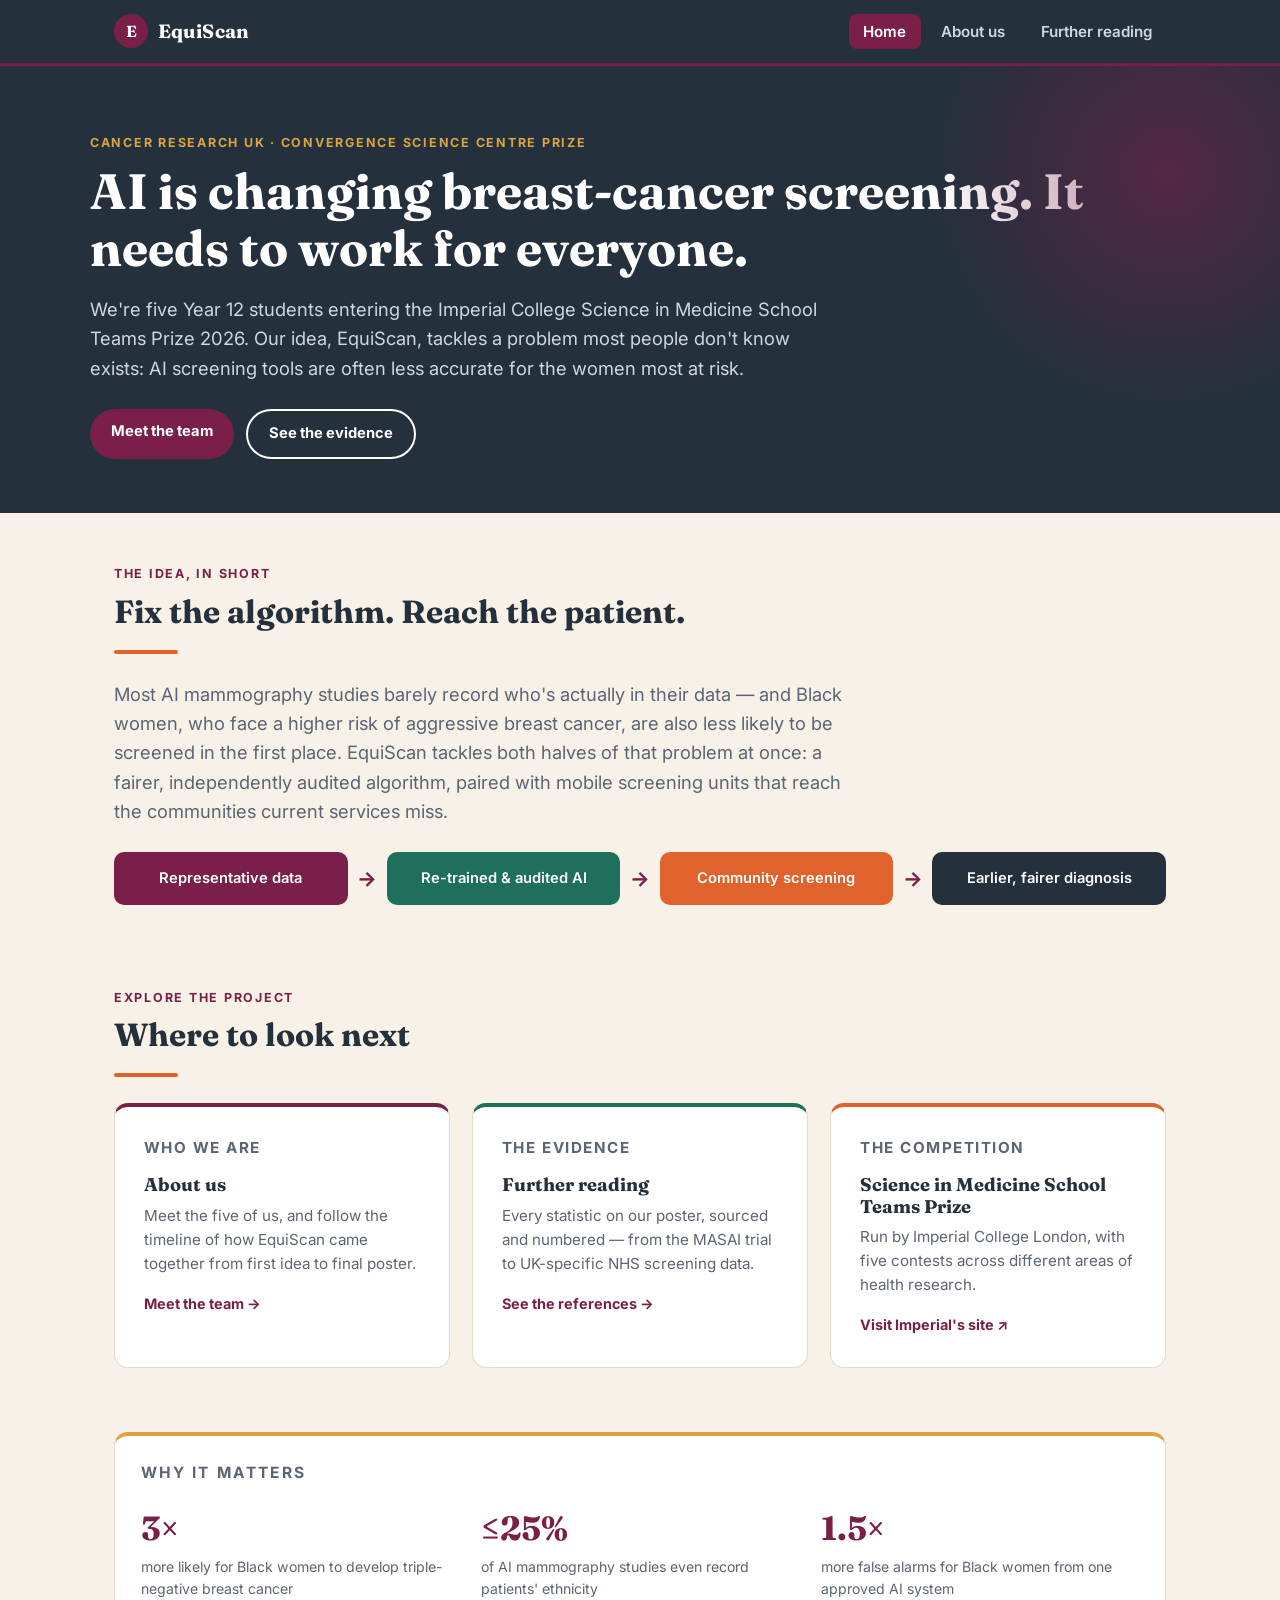
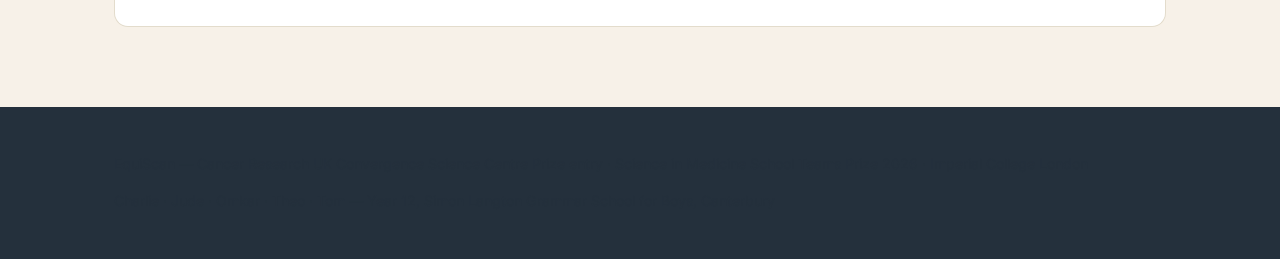
==== index.html @ d1654896 "Build EquiScan website: home, about, references pages" ====
<!DOCTYPE html>
<html lang="en">
<head>
<meta charset="UTF-8">
<meta name="viewport" content="width=device-width, initial-scale=1.0">
<title>EquiScan — Fairer AI for breast-cancer screening</title>
<meta name="description" content="EquiScan: a Year 12 entry to the Imperial College Science in Medicine School Teams Prize 2026, on fairer AI in breast-cancer screening.">
<link rel="preconnect" href="https://fonts.googleapis.com">
<link href="https://fonts.googleapis.com/css2?family=Fraunces:wght@600;700&family=Inter:wght@400;500;600;700&display=swap" rel="stylesheet">
<link rel="stylesheet" href="style.css">
</head>
<body>
<a class="skip-link" href="#main">Skip to content</a>

<header class="site-header">
  <nav class="nav-wrap" aria-label="Main navigation">
    <a class="brand" href="index.html">
      <span class="brand-mark" aria-hidden="true">E</span>
      <span class="brand-text">EquiScan</span>
    </a>
    <button class="nav-toggle" aria-expanded="false" aria-controls="primary-nav">Menu</button>
    <ul class="nav-links" id="primary-nav">
      <li><a href="index.html" aria-current="page">Home</a></li>
      <li><a href="about.html">About us</a></li>
      <li><a href="references.html">Further reading</a></li>
    </ul>
  </nav>
</header>

<main id="main">

  <!-- HERO -->
  <section class="hero">
    <div class="wrap hero-inner">
      <p class="section-label">Cancer Research UK · Convergence Science Centre Prize</p>
      <h1>AI is changing breast-cancer screening. It needs to work for everyone.</h1>
      <p class="lede">We're five Year 12 students entering the Imperial College Science in Medicine School Teams Prize 2026. Our idea, EquiScan, tackles a problem most people don't know exists: AI screening tools are often less accurate for the women most at risk.</p>
      <div style="display:flex; gap:0.8rem; flex-wrap:wrap; margin-top:1.6rem;">
        <a class="btn" href="about.html">Meet the team</a>
        <a class="btn btn--outline" href="references.html">See the evidence</a>
      </div>
    </div>
  </section>

  <!-- THE IDEA, IN BRIEF -->
  <section class="section">
    <div class="wrap">
      <p class="section-label">The idea, in short</p>
      <h2>Fix the algorithm. Reach the patient.</h2>
      <hr class="divider">
      <p class="lede">Most AI mammography studies barely record who's actually in their data — and Black women, who face a higher risk of aggressive breast cancer, are also less likely to be screened in the first place. EquiScan tackles both halves of that problem at once: a fairer, independently audited algorithm, paired with mobile screening units that reach the communities current services miss.</p>

      <div class="flow">
        <div class="flow-step">Representative data</div>
        <span class="flow-arrow" aria-hidden="true">→</span>
        <div class="flow-step">Re-trained &amp; audited AI</div>
        <span class="flow-arrow" aria-hidden="true">→</span>
        <div class="flow-step">Community screening</div>
        <span class="flow-arrow" aria-hidden="true">→</span>
        <div class="flow-step">Earlier, fairer diagnosis</div>
      </div>
    </div>
  </section>

  <!-- WHERE TO GO NEXT -->
  <section class="section section--tight">
    <div class="wrap">
      <p class="section-label">Explore the project</p>
      <h2>Where to look next</h2>
      <hr class="divider">

      <div class="grid grid--3">

        <a class="nav-card nav-card--maroon" href="about.html">
          <p class="nav-card-eyebrow">Who we are</p>
          <h3>About us</h3>
          <p>Meet the five of us, and follow the timeline of how EquiScan came together from first idea to final poster.</p>
          <span class="nav-card-arrow">Meet the team →</span>
        </a>

        <a class="nav-card nav-card--teal" href="references.html">
          <p class="nav-card-eyebrow">The evidence</p>
          <h3>Further reading</h3>
          <p>Every statistic on our poster, sourced and numbered — from the MASAI trial to UK-specific NHS screening data.</p>
          <span class="nav-card-arrow">See the references →</span>
        </a>

        <a class="nav-card nav-card--orange" href="https://www.imperial.ac.uk/nhli/interact/public-engagement/our-projects/community/" target="_blank" rel="noopener">
          <p class="nav-card-eyebrow">The competition</p>
          <h3>Science in Medicine School Teams Prize</h3>
          <p>Run by Imperial College London, with five contests across different areas of health research.</p>
          <span class="nav-card-arrow">Visit Imperial's site ↗</span>
        </a>

      </div>
    </div>
  </section>

  <!-- QUICK STATS -->
  <section class="section section--tight">
    <div class="wrap">
      <div class="card card--gold">
        <p class="section-label" style="margin-bottom:1rem;">Why it matters</p>
        <div class="stat-row" style="border-top:none; padding-top:0; margin-top:0;">
          <div>
            <div class="stat-num" style="color:var(--maroon);">3×</div>
            <div class="stat-label" style="color:var(--ink-soft);">more likely for Black women to develop triple-negative breast cancer</div>
          </div>
          <div>
            <div class="stat-num" style="color:var(--maroon);">≤25%</div>
            <div class="stat-label" style="color:var(--ink-soft);">of AI mammography studies even record patients' ethnicity</div>
          </div>
          <div>
            <div class="stat-num" style="color:var(--maroon);">1.5×</div>
            <div class="stat-label" style="color:var(--ink-soft);">more false alarms for Black women from one approved AI system</div>
          </div>
        </div>
      </div>
    </div>
  </section>

</main>

<footer class="site-footer">
  <div class="wrap">
    <p>EquiScan — Cancer Research UK Convergence Science Centre Prize entry · Science in Medicine School Teams Prize 2026 · Imperial College London</p>
    <p>Charlie · Jude · Omkar · Theo · Tom — Year 12, Simon Langton Grammar School for Boys, Canterbury</p>
  </div>
</footer>

<script src="script.js"></script>
</body>
</html>
---- style.css ----
/* ===========================================================
   EquiScan — shared styles
   Palette pulled from the poster:
   --navy   #24303C  (headers / dark panels)
   --maroon #7A2048  (primary accent)
   --teal   #1E6F5C  (secondary accent)
   --orange #E0622C  (tertiary accent / CTA)
   --gold   #D9A441  (highlight)
   --cream  #F7F1E8  (page background)
=========================================================== */

:root {
  --navy: #24303C;
  --maroon: #7A2048;
  --teal: #1E6F5C;
  --orange: #E0622C;
  --gold: #D9A441;
  --cream: #F7F1E8;
  --paper: #FFFFFF;
  --ink: #24303C;
  --ink-soft: #5B6573;
  --line: #E3DCCC;
  --radius: 14px;
  --maxw: 1100px;
  --font-display: "Fraunces", "Georgia", serif;
  --font-body: "Inter", "Segoe UI", sans-serif;
}

* { box-sizing: border-box; }

html { scroll-behavior: smooth; }

body {
  margin: 0;
  font-family: var(--font-body);
  background: var(--cream);
  color: var(--ink);
  line-height: 1.6;
  -webkit-font-smoothing: antialiased;
}

img { max-width: 100%; display: block; }

a { color: var(--maroon); }

.skip-link {
  position: absolute;
  left: -999px;
  top: auto;
  background: var(--navy);
  color: #fff;
  padding: 10px 16px;
  border-radius: 8px;
  z-index: 200;
}
.skip-link:focus {
  left: 16px;
  top: 16px;
}

/* ---------- Top bar / nav ---------- */
.site-header {
  background: var(--navy);
  color: #fff;
  position: sticky;
  top: 0;
  z-index: 100;
  border-bottom: 3px solid var(--maroon);
}

.nav-wrap {
  max-width: var(--maxw);
  margin: 0 auto;
  padding: 0.9rem 1.5rem;
  display: flex;
  align-items: center;
  justify-content: space-between;
}

.brand {
  display: flex;
  align-items: center;
  gap: 0.6rem;
  text-decoration: none;
  color: #fff;
}

.brand-mark {
  width: 34px;
  height: 34px;
  border-radius: 50%;
  background: var(--maroon);
  display: grid;
  place-items: center;
  font-family: var(--font-display);
  font-weight: 700;
  font-size: 1rem;
  flex-shrink: 0;
}

.brand-text {
  font-family: var(--font-display);
  font-weight: 700;
  font-size: 1.2rem;
  letter-spacing: 0.02em;
}

.nav-links {
  display: flex;
  gap: 0.4rem;
  list-style: none;
  margin: 0;
  padding: 0;
}

.nav-links a {
  color: #cfd7e2;
  text-decoration: none;
  font-size: 0.95rem;
  font-weight: 600;
  padding: 0.5rem 0.9rem;
  border-radius: 8px;
  transition: background 0.15s ease, color 0.15s ease;
}

.nav-links a:hover,
.nav-links a:focus-visible {
  background: rgba(255,255,255,0.08);
  color: #fff;
  outline: none;
}

.nav-links a[aria-current="page"] {
  background: var(--maroon);
  color: #fff;
}

.nav-toggle {
  display: none;
  background: none;
  border: 1px solid rgba(255,255,255,0.3);
  border-radius: 8px;
  color: #fff;
  font-size: 1.1rem;
  padding: 0.4rem 0.7rem;
  cursor: pointer;
}

/* ---------- Layout helpers ---------- */
main { display: block; }

.wrap {
  max-width: var(--maxw);
  margin: 0 auto;
  padding: 0 1.5rem;
}

.section {
  padding: 3.2rem 0;
}

.section--tight { padding: 2rem 0; }

.section-label {
  text-transform: uppercase;
  letter-spacing: 0.14em;
  font-size: 0.78rem;
  font-weight: 700;
  color: var(--maroon);
  margin: 0 0 0.6rem;
}

h1, h2, h3 {
  font-family: var(--font-display);
  color: var(--navy);
  margin: 0 0 0.6rem;
  line-height: 1.15;
}

h1 { font-size: clamp(2.1rem, 4vw, 3.1rem); }
h2 { font-size: clamp(1.5rem, 2.6vw, 2rem); }
h3 { font-size: 1.15rem; }

p { color: var(--ink); }
.lede {
  font-size: 1.15rem;
  color: var(--ink-soft);
  max-width: 62ch;
}

.divider {
  height: 4px;
  width: 64px;
  background: var(--orange);
  border: none;
  border-radius: 2px;
  margin: 1.2rem 0 1.6rem;
}

/* ---------- Hero ---------- */
.hero {
  background: var(--navy);
  color: #fff;
  position: relative;
  overflow: hidden;
}

.hero::after {
  content: "";
  position: absolute;
  right: -10%;
  top: -30%;
  width: 480px;
  height: 480px;
  border-radius: 50%;
  background: radial-gradient(circle, rgba(122,32,72,0.55) 0%, rgba(122,32,72,0) 70%);
}

.hero-inner {
  position: relative;
  padding: 4.2rem 0 3.4rem;
}

.hero .section-label { color: var(--gold); }
.hero h1 { color: #fff; }
.hero .lede { color: #cfd7e2; }

.pill {
  display: inline-flex;
  align-items: center;
  gap: 0.5rem;
  background: var(--orange);
  color: #fff;
  font-weight: 700;
  font-size: 0.95rem;
  padding: 0.55rem 1.1rem;
  border-radius: 999px;
  margin-top: 1.4rem;
}

.stat-row {
  display: grid;
  grid-template-columns: repeat(3, 1fr);
  gap: 1.4rem;
  margin-top: 2.6rem;
  padding-top: 2rem;
  border-top: 1px solid rgba(255,255,255,0.15);
}

.stat-num {
  font-family: var(--font-display);
  font-size: 2.1rem;
  font-weight: 700;
  color: var(--gold);
}

.stat-label {
  font-size: 0.88rem;
  color: #cfd7e2;
}

/* ---------- Cards ---------- */
.grid {
  display: grid;
  gap: 1.4rem;
}

.grid--3 { grid-template-columns: repeat(3, 1fr); }
.grid--2 { grid-template-columns: repeat(2, 1fr); }

.card {
  background: var(--paper);
  border-radius: var(--radius);
  padding: 1.6rem;
  border: 1px solid var(--line);
  border-top: 4px solid var(--teal);
}

.card--maroon { border-top-color: var(--maroon); }
.card--orange { border-top-color: var(--orange); }
.card--gold { border-top-color: var(--gold); }

.card h3 { margin-bottom: 0.5rem; }
.card p { color: var(--ink-soft); font-size: 0.97rem; margin: 0; }

/* ---------- Nav cards (homepage) ---------- */
.nav-card {
  display: block;
  background: var(--paper);
  border-radius: var(--radius);
  padding: 1.8rem;
  border: 1px solid var(--line);
  border-top: 4px solid var(--teal);
  text-decoration: none;
  transition: transform 0.15s ease, box-shadow 0.15s ease;
}

.nav-card:hover,
.nav-card:focus-visible {
  transform: translateY(-3px);
  box-shadow: 0 10px 24px rgba(36,48,60,0.12);
}

.nav-card--maroon { border-top-color: var(--maroon); }
.nav-card--orange { border-top-color: var(--orange); }
.nav-card--gold { border-top-color: var(--gold); }

.nav-card-eyebrow {
  font-size: 0.78rem;
  font-weight: 700;
  text-transform: uppercase;
  letter-spacing: 0.1em;
  color: var(--maroon);
  margin-bottom: 0.4rem;
}

.nav-card h3 { color: var(--navy); margin-bottom: 0.5rem; }
.nav-card p { color: var(--ink-soft); font-size: 0.95rem; margin: 0 0 0.9rem; }

.nav-card-arrow {
  font-weight: 700;
  color: var(--maroon);
  font-size: 0.9rem;
}

/* ---------- Idea flow ---------- */
.flow {
  display: flex;
  align-items: center;
  gap: 0.6rem;
  flex-wrap: wrap;
  margin-top: 1.6rem;
}

.flow-step {
  background: var(--navy);
  color: #fff;
  padding: 0.9rem 1.2rem;
  border-radius: 10px;
  font-weight: 600;
  font-size: 0.92rem;
  flex: 1 1 160px;
  text-align: center;
}

.flow-step:nth-child(1) { background: var(--maroon); }
.flow-step:nth-child(3) { background: var(--teal); }
.flow-step:nth-child(5) { background: var(--orange); }

.flow-arrow {
  color: var(--maroon);
  font-size: 1.3rem;
  font-weight: 700;
}

/* ---------- About / team ---------- */
.team-grid {
  display: grid;
  grid-template-columns: repeat(auto-fit, minmax(200px, 1fr));
  gap: 1.6rem;
}

.team-card {
  background: var(--paper);
  border: 1px solid var(--line);
  border-radius: var(--radius);
  padding: 1.4rem;
  text-align: center;
}

.avatar,
.avatar-photo {
  width: 96px;
  height: 96px;
  border-radius: 50%;
  margin: 0 auto 0.9rem;
  object-fit: cover;
}

.avatar {
  display: grid;
  place-items: center;
  color: #fff;
  font-family: var(--font-display);
  font-weight: 700;
  font-size: 1.6rem;
}

.avatar--charlie { background: var(--maroon); }
.avatar--jude { background: var(--teal); }
.avatar--omkar { background: var(--orange); }
.avatar--theo { background: var(--gold); color: var(--navy); }
.avatar--tom { background: var(--navy); }

.team-card h3 { margin-bottom: 0.1rem; }
.team-role {
  color: var(--maroon);
  font-weight: 600;
  font-size: 0.85rem;
  text-transform: uppercase;
  letter-spacing: 0.06em;
  margin-bottom: 0.6rem;
}
.team-bio { font-size: 0.92rem; color: var(--ink-soft); }

.timeline {
  border-left: 3px solid var(--line);
  margin-left: 0.6rem;
  padding-left: 1.6rem;
}

.timeline-item { position: relative; padding-bottom: 1.8rem; }
.timeline-item:last-child { padding-bottom: 0; }

.timeline-item::before {
  content: "";
  position: absolute;
  left: -1.85rem;
  top: 0.3rem;
  width: 11px;
  height: 11px;
  border-radius: 50%;
  background: var(--orange);
  border: 2px solid var(--cream);
}

.timeline-date {
  font-weight: 700;
  color: var(--maroon);
  font-size: 0.85rem;
  text-transform: uppercase;
  letter-spacing: 0.05em;
}

/* ---------- References page ---------- */
.doc-embed {
  border: 1px solid var(--line);
  border-radius: var(--radius);
  overflow: hidden;
  background: var(--paper);
}

.doc-embed iframe {
  width: 100%;
  height: 75vh;
  border: 0;
  display: block;
}

.doc-embed-fallback {
  padding: 1.2rem 1.4rem;
  font-size: 0.92rem;
  color: var(--ink-soft);
  background: #FBF8F2;
  border-top: 1px solid var(--line);
}

.ref-list {
  list-style: none;
  margin: 0;
  padding: 0;
  display: grid;
  gap: 0.9rem;
}

.ref-list li {
  background: var(--paper);
  border: 1px solid var(--line);
  border-left: 4px solid var(--teal);
  border-radius: 10px;
  padding: 0.9rem 1.1rem;
  font-size: 0.93rem;
}

.ref-list li a {
  word-break: break-word;
}

.ref-num {
  color: var(--maroon);
  font-weight: 700;
  margin-right: 0.3rem;
}

.btn {
  display: inline-block;
  background: var(--maroon);
  color: #fff;
  text-decoration: none;
  font-weight: 700;
  padding: 0.7rem 1.3rem;
  border-radius: 999px;
  font-size: 0.92rem;
}

.btn:hover { background: #5e1837; }

.btn--outline {
  background: transparent;
  border: 2px solid #fff;
  color: #fff;
}

.btn--outline:hover {
  background: rgba(255,255,255,0.1);
}

.note {
  background: #FBF1E4;
  border: 1px solid var(--gold);
  border-radius: 10px;
  padding: 0.9rem 1.1rem;
  font-size: 0.9rem;
  color: var(--ink-soft);
}

/* ---------- Footer ---------- */
.site-footer {
  background: var(--navy);
  color: #cfd7e2;
  padding: 2rem 0;
  font-size: 0.88rem;
  margin-top: 3rem;
}

.site-footer a { color: #fff; }

/* ---------- Focus visibility ---------- */
a:focus-visible,
button:focus-visible {
  outline: 3px solid var(--orange);
  outline-offset: 2px;
}

/* ---------- Responsive ---------- */
@media (max-width: 760px) {
  .nav-toggle { display: inline-block; }
  .nav-links {
    position: absolute;
    top: 100%;
    left: 0;
    right: 0;
    background: var(--navy);
    flex-direction: column;
    padding: 0.6rem 1.5rem 1.2rem;
    display: none;
  }
  .nav-links.open { display: flex; }
  .grid--3, .grid--2 { grid-template-columns: 1fr; }
  .stat-row { grid-template-columns: 1fr; gap: 1rem; }
  .flow { flex-direction: column; align-items: stretch; }
  .flow-arrow { text-align: center; transform: rotate(90deg); }
}

@media (prefers-reduced-motion: reduce) {
  html { scroll-behavior: auto; }
}
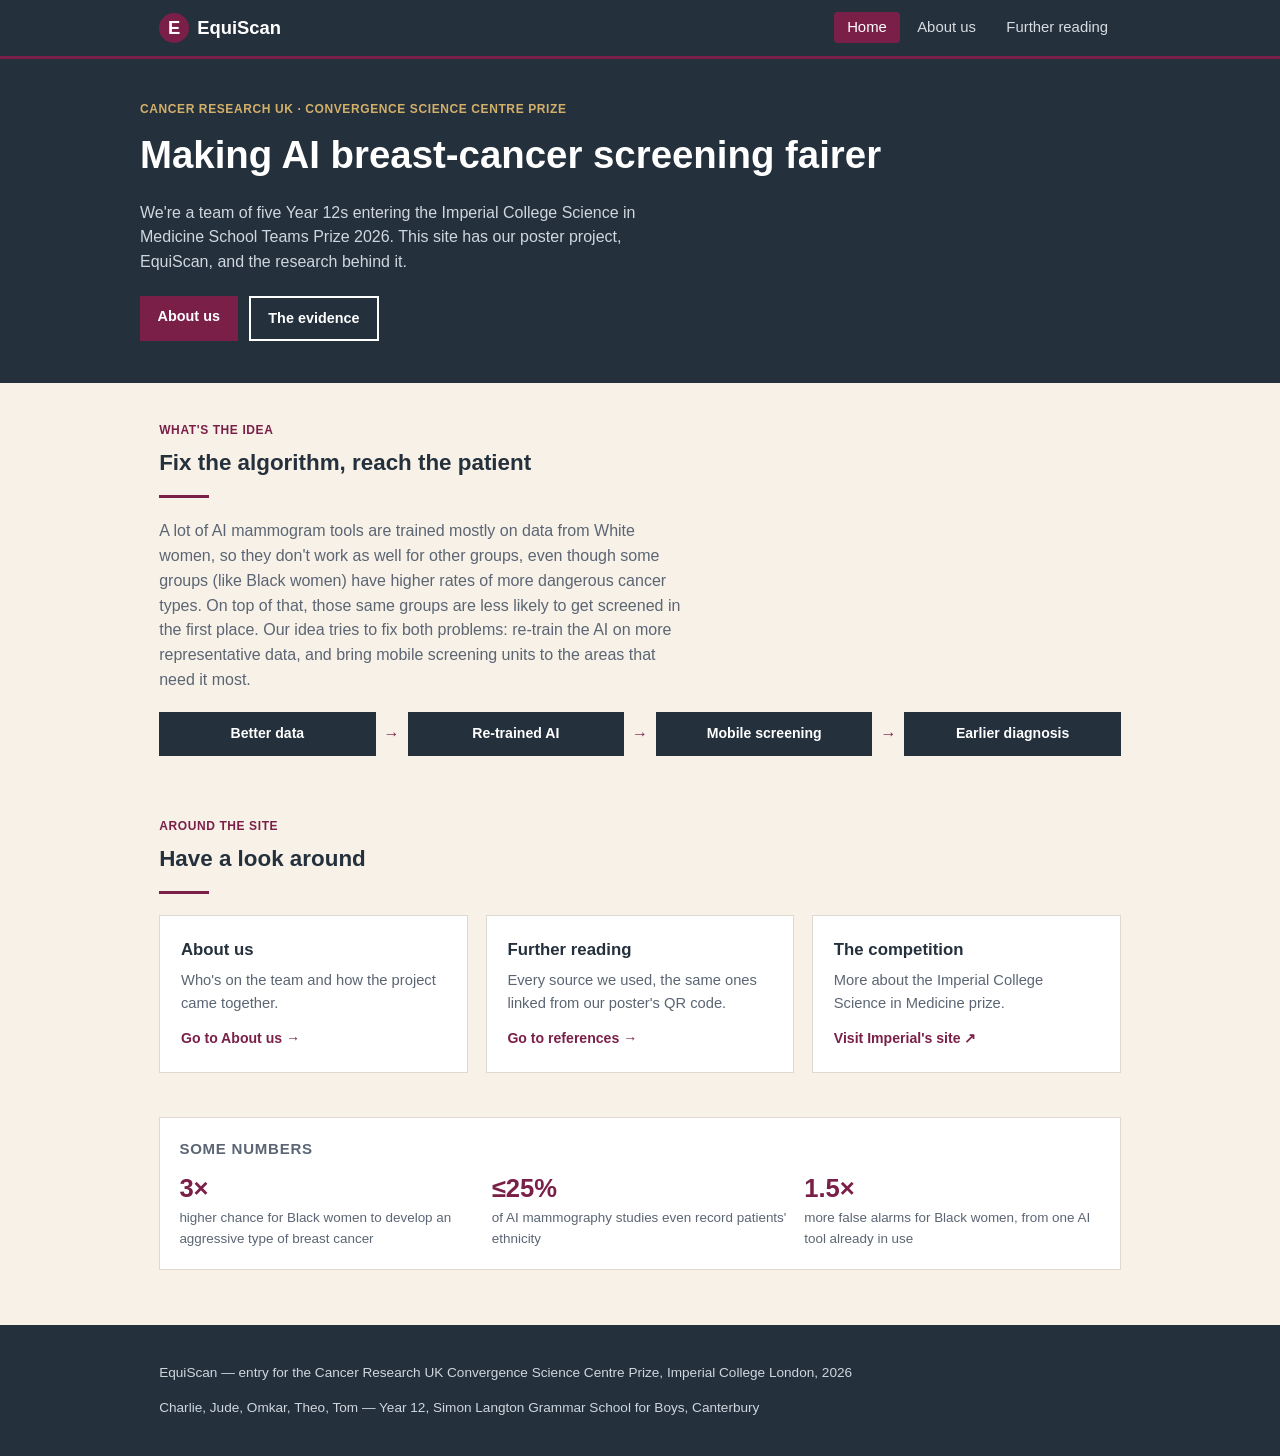
==== commit 798ce72a: "modified:   about.html 	modified:   index.html 	modified:   references.html 	modified:   style.css" ====
--- a/index.html
+++ b/index.html
@@ -3,10 +3,7 @@
 <head>
 <meta charset="UTF-8">
 <meta name="viewport" content="width=device-width, initial-scale=1.0">
-<title>EquiScan — Fairer AI for breast-cancer screening</title>
-<meta name="description" content="EquiScan: a Year 12 entry to the Imperial College Science in Medicine School Teams Prize 2026, on fairer AI in breast-cancer screening.">
-<link rel="preconnect" href="https://fonts.googleapis.com">
-<link href="https://fonts.googleapis.com/css2?family=Fraunces:wght@600;700&family=Inter:wght@400;500;600;700&display=swap" rel="stylesheet">
+<title>EquiScan</title>
 <link rel="stylesheet" href="style.css">
 </head>
 <body>
@@ -16,7 +13,7 @@
   <nav class="nav-wrap" aria-label="Main navigation">
     <a class="brand" href="index.html">
       <span class="brand-mark" aria-hidden="true">E</span>
-      <span class="brand-text">EquiScan</span>
+      EquiScan
     </a>
     <button class="nav-toggle" aria-expanded="false" aria-controls="primary-nav">Menu</button>
     <ul class="nav-links" id="primary-nav">
@@ -29,90 +26,78 @@
 
 <main id="main">
 
-  <!-- HERO -->
   <section class="hero">
     <div class="wrap hero-inner">
       <p class="section-label">Cancer Research UK · Convergence Science Centre Prize</p>
-      <h1>AI is changing breast-cancer screening. It needs to work for everyone.</h1>
-      <p class="lede">We're five Year 12 students entering the Imperial College Science in Medicine School Teams Prize 2026. Our idea, EquiScan, tackles a problem most people don't know exists: AI screening tools are often less accurate for the women most at risk.</p>
-      <div style="display:flex; gap:0.8rem; flex-wrap:wrap; margin-top:1.6rem;">
-        <a class="btn" href="about.html">Meet the team</a>
-        <a class="btn btn--outline" href="references.html">See the evidence</a>
+      <h1>Making AI breast-cancer screening fairer</h1>
+      <p class="lede">We're a team of five Year 12s entering the Imperial College Science in Medicine School Teams Prize 2026. This site has our poster project, EquiScan, and the research behind it.</p>
+      <div style="display:flex; gap:0.7rem; flex-wrap:wrap; margin-top:1.3rem;">
+        <a class="btn" href="about.html">About us</a>
+        <a class="btn btn--outline" href="references.html">The evidence</a>
       </div>
     </div>
   </section>
 
-  <!-- THE IDEA, IN BRIEF -->
   <section class="section">
     <div class="wrap">
-      <p class="section-label">The idea, in short</p>
-      <h2>Fix the algorithm. Reach the patient.</h2>
+      <p class="section-label">What's the idea</p>
+      <h2>Fix the algorithm, reach the patient</h2>
       <hr class="divider">
-      <p class="lede">Most AI mammography studies barely record who's actually in their data — and Black women, who face a higher risk of aggressive breast cancer, are also less likely to be screened in the first place. EquiScan tackles both halves of that problem at once: a fairer, independently audited algorithm, paired with mobile screening units that reach the communities current services miss.</p>
+      <p class="lede">A lot of AI mammogram tools are trained mostly on data from White women, so they don't work as well for other groups, even though some groups (like Black women) have higher rates of more dangerous cancer types. On top of that, those same groups are less likely to get screened in the first place. Our idea tries to fix both problems: re-train the AI on more representative data, and bring mobile screening units to the areas that need it most.</p>
 
       <div class="flow">
-        <div class="flow-step">Representative data</div>
+        <div class="flow-step">Better data</div>
         <span class="flow-arrow" aria-hidden="true">→</span>
-        <div class="flow-step">Re-trained &amp; audited AI</div>
+        <div class="flow-step">Re-trained AI</div>
         <span class="flow-arrow" aria-hidden="true">→</span>
-        <div class="flow-step">Community screening</div>
+        <div class="flow-step">Mobile screening</div>
         <span class="flow-arrow" aria-hidden="true">→</span>
-        <div class="flow-step">Earlier, fairer diagnosis</div>
+        <div class="flow-step">Earlier diagnosis</div>
       </div>
     </div>
   </section>
 
-  <!-- WHERE TO GO NEXT -->
   <section class="section section--tight">
     <div class="wrap">
-      <p class="section-label">Explore the project</p>
-      <h2>Where to look next</h2>
+      <p class="section-label">Around the site</p>
+      <h2>Have a look around</h2>
       <hr class="divider">
-
       <div class="grid grid--3">
-
-        <a class="nav-card nav-card--maroon" href="about.html">
-          <p class="nav-card-eyebrow">Who we are</p>
+        <a class="nav-card" href="about.html">
           <h3>About us</h3>
-          <p>Meet the five of us, and follow the timeline of how EquiScan came together from first idea to final poster.</p>
-          <span class="nav-card-arrow">Meet the team →</span>
+          <p>Who's on the team and how the project came together.</p>
+          <span class="nav-card-arrow">Go to About us →</span>
         </a>
-
-        <a class="nav-card nav-card--teal" href="references.html">
-          <p class="nav-card-eyebrow">The evidence</p>
+        <a class="nav-card" href="references.html">
           <h3>Further reading</h3>
-          <p>Every statistic on our poster, sourced and numbered — from the MASAI trial to UK-specific NHS screening data.</p>
-          <span class="nav-card-arrow">See the references →</span>
+          <p>Every source we used, the same ones linked from our poster's QR code.</p>
+          <span class="nav-card-arrow">Go to references →</span>
         </a>
-
-        <a class="nav-card nav-card--orange" href="https://www.imperial.ac.uk/nhli/interact/public-engagement/our-projects/community/" target="_blank" rel="noopener">
-          <p class="nav-card-eyebrow">The competition</p>
-          <h3>Science in Medicine School Teams Prize</h3>
-          <p>Run by Imperial College London, with five contests across different areas of health research.</p>
+        <a class="nav-card" href="https://www.imperial.ac.uk/nhli/interact/public-engagement/our-projects/community/" target="_blank" rel="noopener">
+          <h3>The competition</h3>
+          <p>More about the Imperial College Science in Medicine prize.</p>
           <span class="nav-card-arrow">Visit Imperial's site ↗</span>
         </a>
-
       </div>
     </div>
   </section>
 
-  <!-- QUICK STATS -->
   <section class="section section--tight">
     <div class="wrap">
-      <div class="card card--gold">
-        <p class="section-label" style="margin-bottom:1rem;">Why it matters</p>
-        <div class="stat-row" style="border-top:none; padding-top:0; margin-top:0;">
+      <div class="card">
+        <p class="section-label">Some numbers</p>
+        <div class="stat-row" style="border-top:none; padding-top:0; margin-top:0.5rem;">
           <div>
-            <div class="stat-num" style="color:var(--maroon);">3×</div>
-            <div class="stat-label" style="color:var(--ink-soft);">more likely for Black women to develop triple-negative breast cancer</div>
+            <div class="stat-num" style="color:var(--accent);">3×</div>
+            <div class="stat-label" style="color:var(--ink-soft);">higher chance for Black women to develop an aggressive type of breast cancer</div>
           </div>
           <div>
-            <div class="stat-num" style="color:var(--maroon);">≤25%</div>
+            <div class="stat-num" style="color:var(--accent);">≤25%</div>
             <div class="stat-label" style="color:var(--ink-soft);">of AI mammography studies even record patients' ethnicity</div>
           </div>
           <div>
-            <div class="stat-num" style="color:var(--maroon);">1.5×</div>
-            <div class="stat-label" style="color:var(--ink-soft);">more false alarms for Black women from one approved AI system</div>
+            <div class="stat-num" style="color:var(--accent);">1.5×</div>
+            <div class="stat-label" style="color:var(--ink-soft);">more false alarms for Black women, from one AI tool already in use</div>
           </div>
         </div>
       </div>
@@ -123,8 +108,8 @@
 
 <footer class="site-footer">
   <div class="wrap">
-    <p>EquiScan — Cancer Research UK Convergence Science Centre Prize entry · Science in Medicine School Teams Prize 2026 · Imperial College London</p>
-    <p>Charlie · Jude · Omkar · Theo · Tom — Year 12, Simon Langton Grammar School for Boys, Canterbury</p>
+    <p>EquiScan — entry for the Cancer Research UK Convergence Science Centre Prize, Imperial College London, 2026</p>
+    <p>Charlie, Jude, Omkar, Theo, Tom — Year 12, Simon Langton Grammar School for Boys, Canterbury</p>
   </div>
 </footer>
 
--- a/style.css
+++ b/style.css
@@ -1,77 +1,48 @@
-/* ===========================================================
-   EquiScan — shared styles
-   Palette pulled from the poster:
-   --navy   #24303C  (headers / dark panels)
-   --maroon #7A2048  (primary accent)
-   --teal   #1E6F5C  (secondary accent)
-   --orange #E0622C  (tertiary accent / CTA)
-   --gold   #D9A441  (highlight)
-   --cream  #F7F1E8  (page background)
-=========================================================== */
+/* EquiScan site styles */
 
 :root {
   --navy: #24303C;
-  --maroon: #7A2048;
-  --teal: #1E6F5C;
-  --orange: #E0622C;
-  --gold: #D9A441;
+  --accent: #7A2048;
   --cream: #F7F1E8;
   --paper: #FFFFFF;
   --ink: #24303C;
   --ink-soft: #5B6573;
-  --line: #E3DCCC;
-  --radius: 14px;
-  --maxw: 1100px;
-  --font-display: "Fraunces", "Georgia", serif;
-  --font-body: "Inter", "Segoe UI", sans-serif;
+  --line: #DEDAD0;
 }
 
 * { box-sizing: border-box; }
-
-html { scroll-behavior: smooth; }
 
 body {
   margin: 0;
-  font-family: var(--font-body);
+  font-family: "Segoe UI", Arial, sans-serif;
   background: var(--cream);
   color: var(--ink);
-  line-height: 1.6;
-  -webkit-font-smoothing: antialiased;
+  line-height: 1.55;
 }
 
 img { max-width: 100%; display: block; }
-
-a { color: var(--maroon); }
+a { color: var(--accent); }
 
 .skip-link {
   position: absolute;
   left: -999px;
-  top: auto;
-  background: var(--navy);
-  color: #fff;
-  padding: 10px 16px;
-  border-radius: 8px;
-  z-index: 200;
-}
-.skip-link:focus {
-  left: 16px;
-  top: 16px;
-}
-
-/* ---------- Top bar / nav ---------- */
+  background: var(--navy);
+  color: #fff;
+  padding: 8px 14px;
+}
+.skip-link:focus { left: 10px; top: 10px; }
+
+/* nav */
 .site-header {
   background: var(--navy);
   color: #fff;
-  position: sticky;
-  top: 0;
-  z-index: 100;
-  border-bottom: 3px solid var(--maroon);
+  border-bottom: 3px solid var(--accent);
 }
 
 .nav-wrap {
-  max-width: var(--maxw);
+  max-width: 1000px;
   margin: 0 auto;
-  padding: 0.9rem 1.5rem;
+  padding: 0.8rem 1.2rem;
   display: flex;
   align-items: center;
   justify-content: space-between;
@@ -80,460 +51,228 @@
 .brand {
   display: flex;
   align-items: center;
-  gap: 0.6rem;
-  text-decoration: none;
-  color: #fff;
+  gap: 0.5rem;
+  text-decoration: none;
+  color: #fff;
+  font-weight: 700;
+  font-size: 1.15rem;
 }
 
 .brand-mark {
-  width: 34px;
-  height: 34px;
+  width: 30px;
+  height: 30px;
   border-radius: 50%;
-  background: var(--maroon);
+  background: var(--accent);
   display: grid;
   place-items: center;
-  font-family: var(--font-display);
-  font-weight: 700;
-  font-size: 1rem;
-  flex-shrink: 0;
-}
-
-.brand-text {
-  font-family: var(--font-display);
-  font-weight: 700;
-  font-size: 1.2rem;
-  letter-spacing: 0.02em;
+  font-weight: 700;
 }
 
 .nav-links {
   display: flex;
-  gap: 0.4rem;
+  gap: 0.3rem;
   list-style: none;
   margin: 0;
   padding: 0;
 }
 
 .nav-links a {
-  color: #cfd7e2;
-  text-decoration: none;
-  font-size: 0.95rem;
-  font-weight: 600;
-  padding: 0.5rem 0.9rem;
-  border-radius: 8px;
-  transition: background 0.15s ease, color 0.15s ease;
-}
-
-.nav-links a:hover,
-.nav-links a:focus-visible {
-  background: rgba(255,255,255,0.08);
-  color: #fff;
-  outline: none;
-}
-
+  color: #d7dce2;
+  text-decoration: none;
+  font-size: 0.93rem;
+  padding: 0.45rem 0.8rem;
+  border-radius: 4px;
+}
+
+.nav-links a:hover { color: #fff; }
 .nav-links a[aria-current="page"] {
-  background: var(--maroon);
+  background: var(--accent);
   color: #fff;
 }
 
 .nav-toggle {
   display: none;
   background: none;
-  border: 1px solid rgba(255,255,255,0.3);
-  border-radius: 8px;
-  color: #fff;
-  font-size: 1.1rem;
+  border: 1px solid #fff;
+  color: #fff;
   padding: 0.4rem 0.7rem;
   cursor: pointer;
 }
 
-/* ---------- Layout helpers ---------- */
-main { display: block; }
-
-.wrap {
-  max-width: var(--maxw);
-  margin: 0 auto;
-  padding: 0 1.5rem;
-}
-
-.section {
-  padding: 3.2rem 0;
-}
-
-.section--tight { padding: 2rem 0; }
+/* layout */
+.wrap { max-width: 1000px; margin: 0 auto; padding: 0 1.2rem; }
+.section { padding: 2.4rem 0; }
+.section--tight { padding: 1.4rem 0; }
 
 .section-label {
   text-transform: uppercase;
-  letter-spacing: 0.14em;
-  font-size: 0.78rem;
-  font-weight: 700;
-  color: var(--maroon);
-  margin: 0 0 0.6rem;
-}
-
-h1, h2, h3 {
-  font-family: var(--font-display);
-  color: var(--navy);
-  margin: 0 0 0.6rem;
-  line-height: 1.15;
-}
-
-h1 { font-size: clamp(2.1rem, 4vw, 3.1rem); }
-h2 { font-size: clamp(1.5rem, 2.6vw, 2rem); }
-h3 { font-size: 1.15rem; }
-
-p { color: var(--ink); }
-.lede {
-  font-size: 1.15rem;
-  color: var(--ink-soft);
-  max-width: 62ch;
-}
-
-.divider {
-  height: 4px;
-  width: 64px;
-  background: var(--orange);
-  border: none;
-  border-radius: 2px;
-  margin: 1.2rem 0 1.6rem;
-}
-
-/* ---------- Hero ---------- */
-.hero {
-  background: var(--navy);
-  color: #fff;
-  position: relative;
-  overflow: hidden;
-}
-
-.hero::after {
-  content: "";
-  position: absolute;
-  right: -10%;
-  top: -30%;
-  width: 480px;
-  height: 480px;
-  border-radius: 50%;
-  background: radial-gradient(circle, rgba(122,32,72,0.55) 0%, rgba(122,32,72,0) 70%);
-}
-
-.hero-inner {
-  position: relative;
-  padding: 4.2rem 0 3.4rem;
-}
-
-.hero .section-label { color: var(--gold); }
+  font-size: 0.75rem;
+  font-weight: 700;
+  color: var(--accent);
+  letter-spacing: 0.05em;
+  margin: 0 0 0.4rem;
+}
+
+h1, h2, h3 { color: var(--navy); margin: 0 0 0.5rem; }
+h1 { font-size: clamp(1.7rem, 3.5vw, 2.4rem); }
+h2 { font-size: 1.4rem; }
+h3 { font-size: 1.05rem; }
+
+.lede { color: var(--ink-soft); max-width: 60ch; }
+.divider { height: 3px; width: 50px; background: var(--accent); border: none; margin: 0.9rem 0 1.3rem; }
+
+/* hero */
+.hero { background: var(--navy); color: #fff; }
+.hero-inner { padding: 2.6rem 0; }
 .hero h1 { color: #fff; }
-.hero .lede { color: #cfd7e2; }
-
-.pill {
-  display: inline-flex;
-  align-items: center;
-  gap: 0.5rem;
-  background: var(--orange);
-  color: #fff;
-  font-weight: 700;
-  font-size: 0.95rem;
-  padding: 0.55rem 1.1rem;
-  border-radius: 999px;
-  margin-top: 1.4rem;
-}
+.hero .lede { color: #cfd6de; }
+.hero .section-label { color: #d3b06a; }
 
 .stat-row {
   display: grid;
   grid-template-columns: repeat(3, 1fr);
-  gap: 1.4rem;
-  margin-top: 2.6rem;
-  padding-top: 2rem;
+  gap: 1rem;
+  margin-top: 1.8rem;
+  padding-top: 1.4rem;
   border-top: 1px solid rgba(255,255,255,0.15);
 }
-
-.stat-num {
-  font-family: var(--font-display);
-  font-size: 2.1rem;
-  font-weight: 700;
-  color: var(--gold);
-}
-
-.stat-label {
-  font-size: 0.88rem;
-  color: #cfd7e2;
-}
-
-/* ---------- Cards ---------- */
-.grid {
-  display: grid;
-  gap: 1.4rem;
-}
-
+.stat-num { font-weight: 700; font-size: 1.6rem; color: #d3b06a; }
+.stat-label { font-size: 0.84rem; color: #cfd6de; }
+
+/* cards */
+.grid { display: grid; gap: 1.1rem; }
 .grid--3 { grid-template-columns: repeat(3, 1fr); }
 .grid--2 { grid-template-columns: repeat(2, 1fr); }
 
 .card {
   background: var(--paper);
-  border-radius: var(--radius);
-  padding: 1.6rem;
-  border: 1px solid var(--line);
-  border-top: 4px solid var(--teal);
-}
-
-.card--maroon { border-top-color: var(--maroon); }
-.card--orange { border-top-color: var(--orange); }
-.card--gold { border-top-color: var(--gold); }
-
-.card h3 { margin-bottom: 0.5rem; }
-.card p { color: var(--ink-soft); font-size: 0.97rem; margin: 0; }
-
-/* ---------- Nav cards (homepage) ---------- */
+  border: 1px solid var(--line);
+  padding: 1.2rem;
+}
+.card h3 { margin-bottom: 0.4rem; }
+.card p { color: var(--ink-soft); font-size: 0.94rem; margin: 0; }
+
 .nav-card {
   display: block;
   background: var(--paper);
-  border-radius: var(--radius);
-  padding: 1.8rem;
-  border: 1px solid var(--line);
-  border-top: 4px solid var(--teal);
-  text-decoration: none;
-  transition: transform 0.15s ease, box-shadow 0.15s ease;
-}
-
-.nav-card:hover,
-.nav-card:focus-visible {
-  transform: translateY(-3px);
-  box-shadow: 0 10px 24px rgba(36,48,60,0.12);
-}
-
-.nav-card--maroon { border-top-color: var(--maroon); }
-.nav-card--orange { border-top-color: var(--orange); }
-.nav-card--gold { border-top-color: var(--gold); }
-
-.nav-card-eyebrow {
-  font-size: 0.78rem;
-  font-weight: 700;
-  text-transform: uppercase;
-  letter-spacing: 0.1em;
-  color: var(--maroon);
-  margin-bottom: 0.4rem;
-}
-
-.nav-card h3 { color: var(--navy); margin-bottom: 0.5rem; }
-.nav-card p { color: var(--ink-soft); font-size: 0.95rem; margin: 0 0 0.9rem; }
-
-.nav-card-arrow {
-  font-weight: 700;
-  color: var(--maroon);
-  font-size: 0.9rem;
-}
-
-/* ---------- Idea flow ---------- */
+  border: 1px solid var(--line);
+  padding: 1.3rem;
+  text-decoration: none;
+}
+.nav-card h3 { color: var(--navy); margin-bottom: 0.4rem; }
+.nav-card p { color: var(--ink-soft); font-size: 0.92rem; margin: 0 0 0.7rem; }
+.nav-card-arrow { font-weight: 700; color: var(--accent); font-size: 0.88rem; }
+
+/* idea flow */
 .flow {
   display: flex;
   align-items: center;
-  gap: 0.6rem;
+  gap: 0.5rem;
   flex-wrap: wrap;
-  margin-top: 1.6rem;
-}
-
+  margin-top: 1.2rem;
+}
 .flow-step {
   background: var(--navy);
   color: #fff;
-  padding: 0.9rem 1.2rem;
-  border-radius: 10px;
+  padding: 0.7rem 1rem;
+  font-size: 0.88rem;
   font-weight: 600;
-  font-size: 0.92rem;
-  flex: 1 1 160px;
+  flex: 1 1 150px;
   text-align: center;
 }
-
-.flow-step:nth-child(1) { background: var(--maroon); }
-.flow-step:nth-child(3) { background: var(--teal); }
-.flow-step:nth-child(5) { background: var(--orange); }
-
-.flow-arrow {
-  color: var(--maroon);
-  font-size: 1.3rem;
-  font-weight: 700;
-}
-
-/* ---------- About / team ---------- */
+.flow-arrow { color: var(--accent); font-weight: 700; }
+
+/* team */
 .team-grid {
-  display: grid;
-  grid-template-columns: repeat(auto-fit, minmax(200px, 1fr));
-  gap: 1.6rem;
-}
-
+  display: flex;
+  flex-wrap: wrap;
+  justify-content: center;
+  gap: 1.2rem;
+}
 .team-card {
   background: var(--paper);
   border: 1px solid var(--line);
-  border-radius: var(--radius);
-  padding: 1.4rem;
+  padding: 1.2rem;
   text-align: center;
-}
-
-.avatar,
-.avatar-photo {
-  width: 96px;
-  height: 96px;
+  flex: 1 1 190px;
+  max-width: 220px;
+}
+.avatar, .avatar-photo {
+  width: 84px;
+  height: 84px;
   border-radius: 50%;
-  margin: 0 auto 0.9rem;
+  margin: 0 auto 0.7rem;
   object-fit: cover;
 }
-
 .avatar {
   display: grid;
   place-items: center;
-  color: #fff;
-  font-family: var(--font-display);
-  font-weight: 700;
-  font-size: 1.6rem;
-}
-
-.avatar--charlie { background: var(--maroon); }
-.avatar--jude { background: var(--teal); }
-.avatar--omkar { background: var(--orange); }
-.avatar--theo { background: var(--gold); color: var(--navy); }
-.avatar--tom { background: var(--navy); }
-
-.team-card h3 { margin-bottom: 0.1rem; }
+  background: var(--accent);
+  color: #fff;
+  font-weight: 700;
+  font-size: 1.3rem;
+}
+.team-card h3 { margin-bottom: 0.2rem; }
 .team-role {
-  color: var(--maroon);
+  color: var(--accent);
   font-weight: 600;
-  font-size: 0.85rem;
-  text-transform: uppercase;
-  letter-spacing: 0.06em;
-  margin-bottom: 0.6rem;
-}
-.team-bio { font-size: 0.92rem; color: var(--ink-soft); }
-
-.timeline {
-  border-left: 3px solid var(--line);
-  margin-left: 0.6rem;
-  padding-left: 1.6rem;
-}
-
-.timeline-item { position: relative; padding-bottom: 1.8rem; }
+  font-size: 0.82rem;
+  margin-bottom: 0.4rem;
+}
+.team-bio { font-size: 0.9rem; color: var(--ink-soft); }
+
+.timeline { border-left: 2px solid var(--line); margin-left: 0.5rem; padding-left: 1.3rem; }
+.timeline-item { padding-bottom: 1.4rem; }
 .timeline-item:last-child { padding-bottom: 0; }
-
-.timeline-item::before {
-  content: "";
-  position: absolute;
-  left: -1.85rem;
-  top: 0.3rem;
-  width: 11px;
-  height: 11px;
-  border-radius: 50%;
-  background: var(--orange);
-  border: 2px solid var(--cream);
-}
-
-.timeline-date {
-  font-weight: 700;
-  color: var(--maroon);
-  font-size: 0.85rem;
-  text-transform: uppercase;
-  letter-spacing: 0.05em;
-}
-
-/* ---------- References page ---------- */
-.doc-embed {
-  border: 1px solid var(--line);
-  border-radius: var(--radius);
-  overflow: hidden;
-  background: var(--paper);
-}
-
-.doc-embed iframe {
-  width: 100%;
-  height: 75vh;
-  border: 0;
-  display: block;
-}
-
-.doc-embed-fallback {
-  padding: 1.2rem 1.4rem;
+.timeline-date { font-weight: 700; color: var(--accent); font-size: 0.82rem; }
+
+/* references */
+.doc-embed { border: 1px solid var(--line); background: var(--paper); }
+.doc-embed iframe { width: 100%; height: 70vh; border: 0; display: block; }
+.doc-embed-fallback { padding: 1rem 1.2rem; font-size: 0.9rem; color: var(--ink-soft); border-top: 1px solid var(--line); }
+
+.ref-list { list-style: none; margin: 0; padding: 0; display: grid; gap: 0.7rem; }
+.ref-list li {
+  background: var(--paper);
+  border: 1px solid var(--line);
+  padding: 0.8rem 1rem;
   font-size: 0.92rem;
-  color: var(--ink-soft);
-  background: #FBF8F2;
-  border-top: 1px solid var(--line);
-}
-
-.ref-list {
-  list-style: none;
-  margin: 0;
-  padding: 0;
-  display: grid;
-  gap: 0.9rem;
-}
-
-.ref-list li {
-  background: var(--paper);
-  border: 1px solid var(--line);
-  border-left: 4px solid var(--teal);
-  border-radius: 10px;
-  padding: 0.9rem 1.1rem;
-  font-size: 0.93rem;
-}
-
-.ref-list li a {
-  word-break: break-word;
-}
-
-.ref-num {
-  color: var(--maroon);
-  font-weight: 700;
-  margin-right: 0.3rem;
-}
+}
+.ref-num { color: var(--accent); font-weight: 700; margin-right: 0.25rem; }
 
 .btn {
   display: inline-block;
-  background: var(--maroon);
-  color: #fff;
-  text-decoration: none;
-  font-weight: 700;
-  padding: 0.7rem 1.3rem;
-  border-radius: 999px;
-  font-size: 0.92rem;
-}
-
-.btn:hover { background: #5e1837; }
-
-.btn--outline {
-  background: transparent;
-  border: 2px solid #fff;
-  color: #fff;
-}
-
-.btn--outline:hover {
-  background: rgba(255,255,255,0.1);
-}
+  background: var(--accent);
+  color: #fff;
+  text-decoration: none;
+  font-weight: 700;
+  padding: 0.6rem 1.1rem;
+  font-size: 0.9rem;
+}
+.btn--outline { background: transparent; border: 2px solid #fff; color: #fff; }
 
 .note {
   background: #FBF1E4;
-  border: 1px solid var(--gold);
-  border-radius: 10px;
-  padding: 0.9rem 1.1rem;
-  font-size: 0.9rem;
+  border: 1px solid #d3b06a;
+  padding: 0.8rem 1rem;
+  font-size: 0.88rem;
   color: var(--ink-soft);
 }
 
-/* ---------- Footer ---------- */
 .site-footer {
   background: var(--navy);
-  color: #cfd7e2;
-  padding: 2rem 0;
-  font-size: 0.88rem;
-  margin-top: 3rem;
-}
-
+  color: #cfd6de;
+  padding: 1.5rem 0;
+  font-size: 0.85rem;
+  margin-top: 2rem;
+}
 .site-footer a { color: #fff; }
 
-/* ---------- Focus visibility ---------- */
-a:focus-visible,
-button:focus-visible {
-  outline: 3px solid var(--orange);
-  outline-offset: 2px;
-}
-
-/* ---------- Responsive ---------- */
-@media (max-width: 760px) {
+a:focus-visible, button:focus-visible {
+  outline: 2px solid var(--accent);
+}
+
+@media (max-width: 720px) {
   .nav-toggle { display: inline-block; }
   .nav-links {
     position: absolute;
@@ -542,16 +281,11 @@
     right: 0;
     background: var(--navy);
     flex-direction: column;
-    padding: 0.6rem 1.5rem 1.2rem;
+    padding: 0.5rem 1.2rem 1rem;
     display: none;
   }
   .nav-links.open { display: flex; }
   .grid--3, .grid--2 { grid-template-columns: 1fr; }
-  .stat-row { grid-template-columns: 1fr; gap: 1rem; }
-  .flow { flex-direction: column; align-items: stretch; }
-  .flow-arrow { text-align: center; transform: rotate(90deg); }
-}
-
-@media (prefers-reduced-motion: reduce) {
-  html { scroll-behavior: auto; }
+  .stat-row { grid-template-columns: 1fr; }
+  .flow { flex-direction: column; }
 }
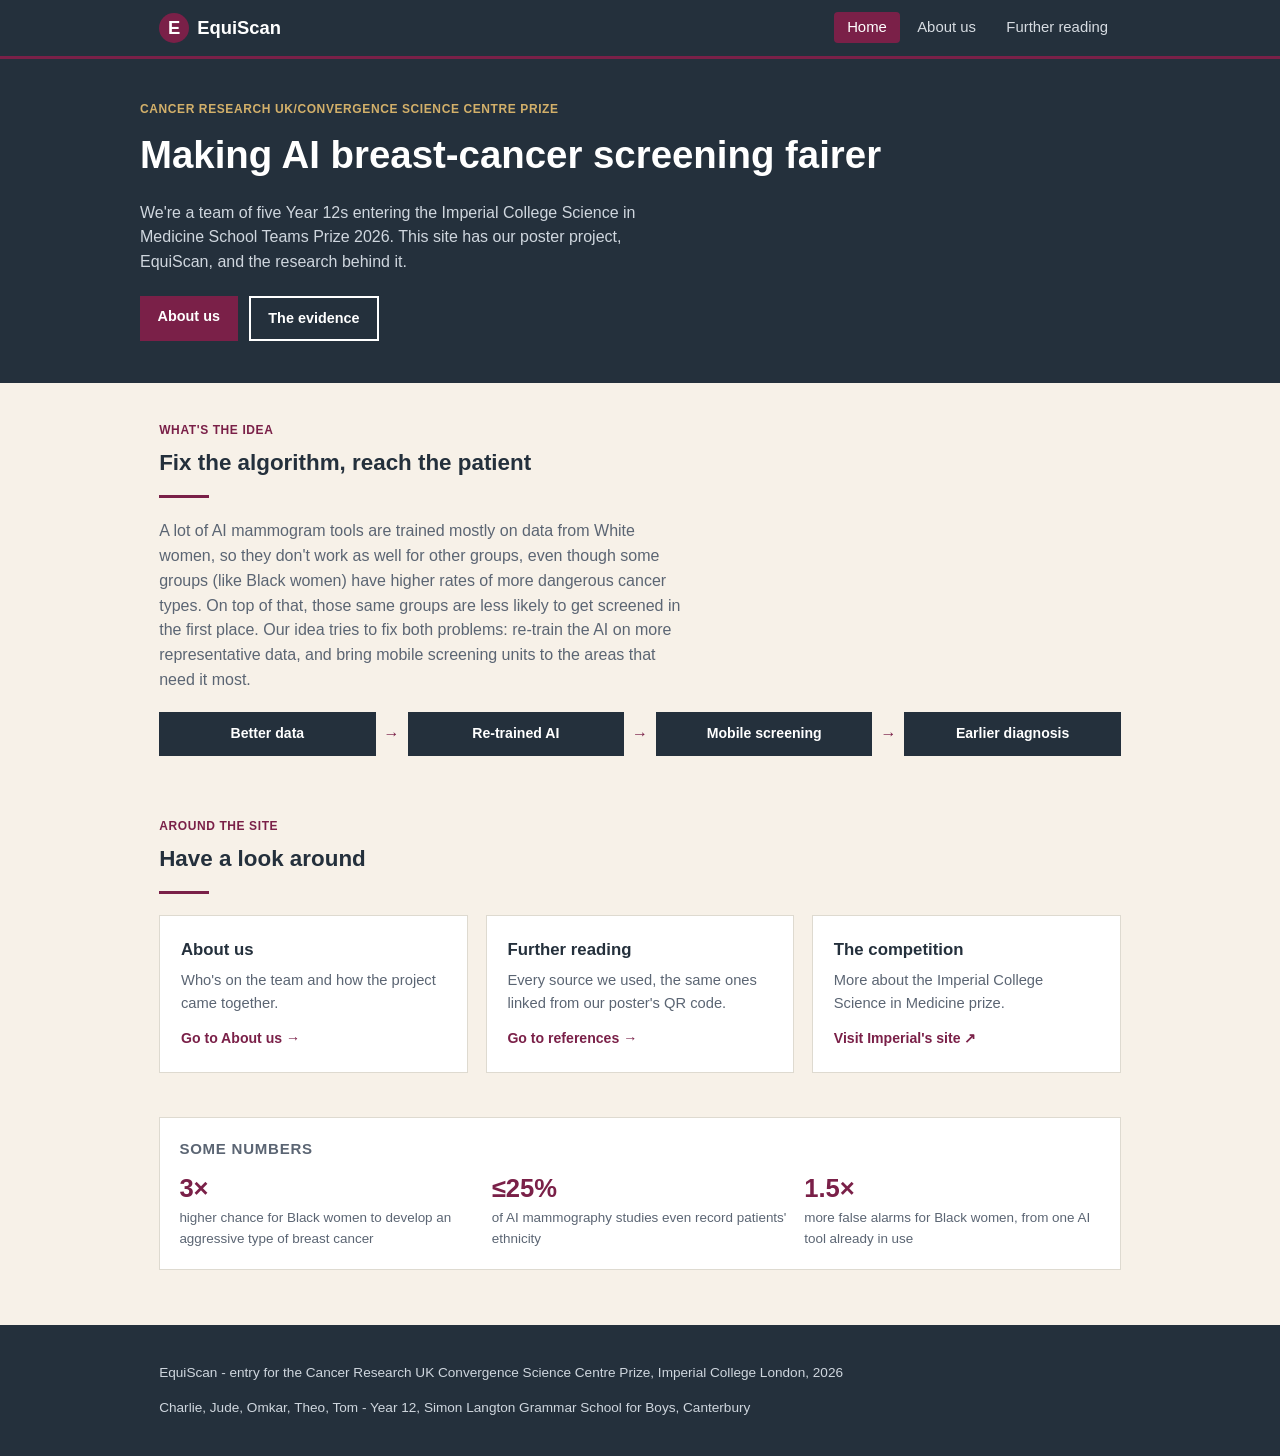
==== commit 0ded85a7: "modified:   about.html 	modified:   index.html 	modified:   references.html" ====
--- a/index.html
+++ b/index.html
@@ -28,7 +28,7 @@
 
   <section class="hero">
     <div class="wrap hero-inner">
-      <p class="section-label">Cancer Research UK · Convergence Science Centre Prize</p>
+      <p class="section-label">Cancer Research UK/Convergence Science Centre Prize</p>
       <h1>Making AI breast-cancer screening fairer</h1>
       <p class="lede">We're a team of five Year 12s entering the Imperial College Science in Medicine School Teams Prize 2026. This site has our poster project, EquiScan, and the research behind it.</p>
       <div style="display:flex; gap:0.7rem; flex-wrap:wrap; margin-top:1.3rem;">
@@ -108,8 +108,8 @@
 
 <footer class="site-footer">
   <div class="wrap">
-    <p>EquiScan — entry for the Cancer Research UK Convergence Science Centre Prize, Imperial College London, 2026</p>
-    <p>Charlie, Jude, Omkar, Theo, Tom — Year 12, Simon Langton Grammar School for Boys, Canterbury</p>
+    <p>EquiScan - entry for the Cancer Research UK Convergence Science Centre Prize, Imperial College London, 2026</p>
+    <p>Charlie, Jude, Omkar, Theo, Tom - Year 12, Simon Langton Grammar School for Boys, Canterbury</p>
   </div>
 </footer>
 
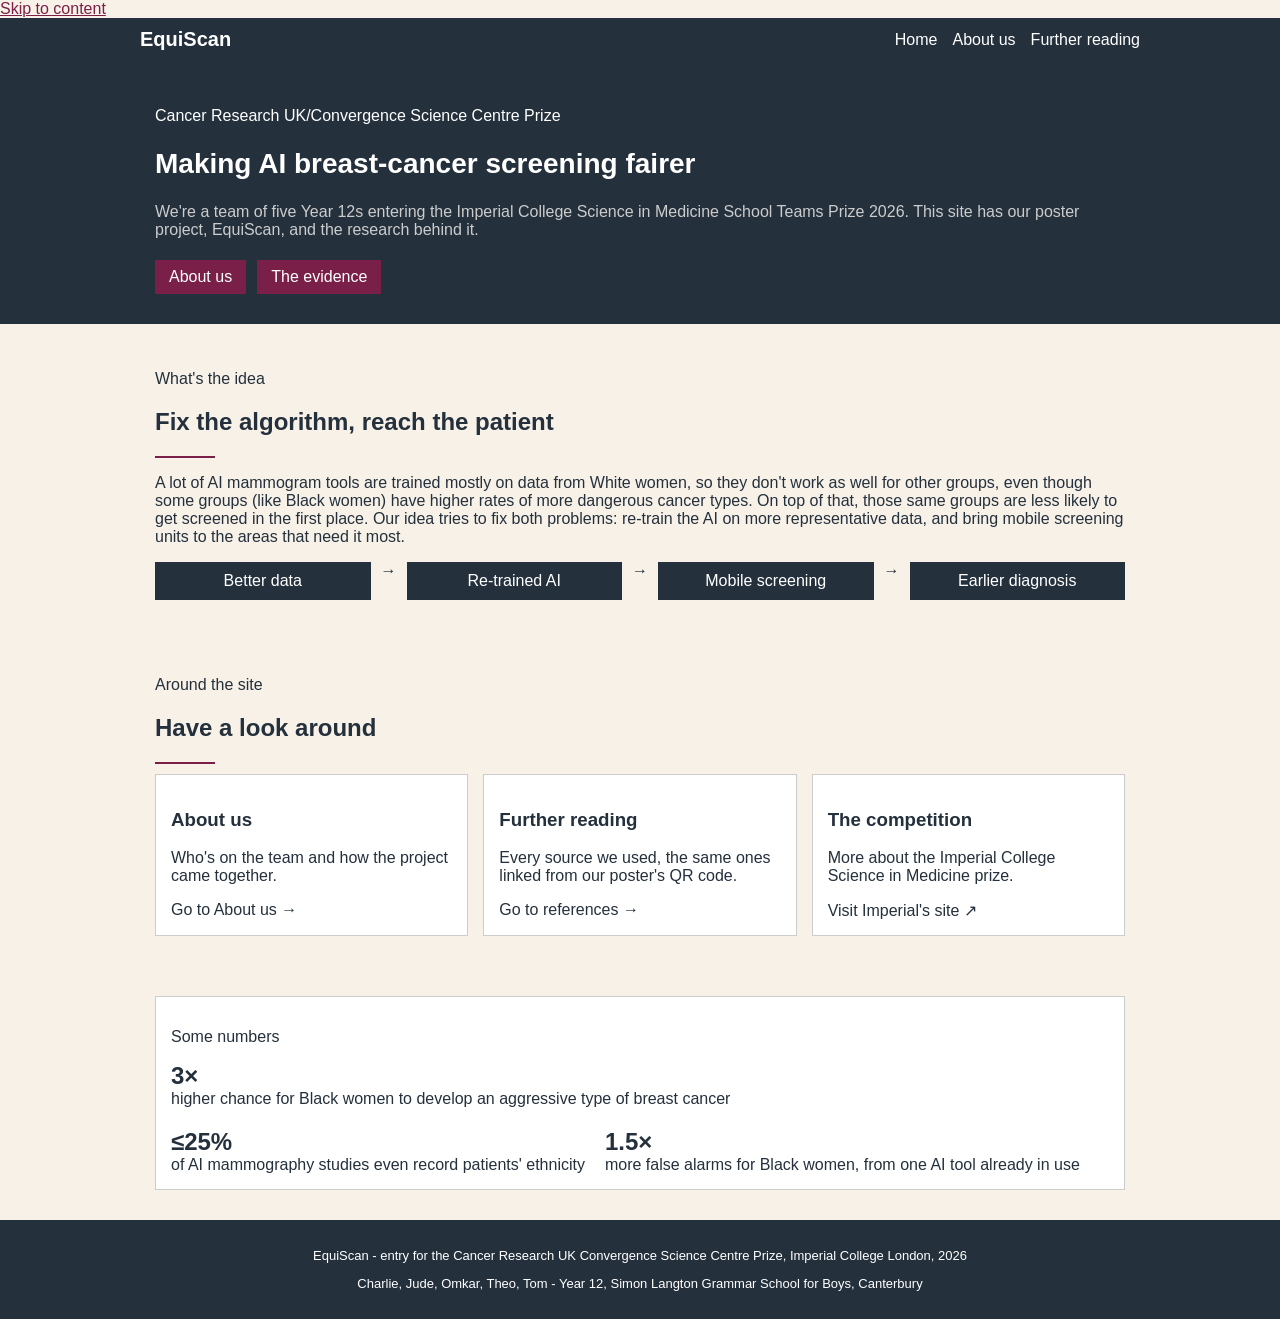
==== commit 00244cb3: "modified:   index.html" ====
--- a/index.html
+++ b/index.html
@@ -12,7 +12,7 @@
 <header class="site-header">
   <nav class="nav-wrap" aria-label="Main navigation">
     <a class="brand" href="index.html">
-      <span class="brand-mark" aria-hidden="true">E</span>
+      <span class="brand-mark" aria-hidden="true"></span>
       EquiScan
     </a>
     <button class="nav-toggle" aria-expanded="false" aria-controls="primary-nav">Menu</button>
--- a/style.css
+++ b/style.css
@@ -1,291 +1,313 @@
-/* EquiScan site styles */
-
-:root {
-  --navy: #24303C;
-  --accent: #7A2048;
-  --cream: #F7F1E8;
-  --paper: #FFFFFF;
-  --ink: #24303C;
-  --ink-soft: #5B6573;
-  --line: #DEDAD0;
-}
-
-* { box-sizing: border-box; }
+* {
+  box-sizing: border-box;
+}
 
 body {
   margin: 0;
-  font-family: "Segoe UI", Arial, sans-serif;
-  background: var(--cream);
-  color: var(--ink);
-  line-height: 1.55;
-}
-
-img { max-width: 100%; display: block; }
-a { color: var(--accent); }
-
-.skip-link {
-  position: absolute;
-  left: -999px;
-  background: var(--navy);
-  color: #fff;
-  padding: 8px 14px;
-}
-.skip-link:focus { left: 10px; top: 10px; }
-
-/* nav */
+  font-family: Arial, sans-serif;
+  background-color: #F7F1E8;
+  color: #24303C;
+  overflow-x: hidden;
+}
+
+a {
+  color: #7A2048;
+}
+
+/* nav bar */
 .site-header {
-  background: var(--navy);
-  color: #fff;
-  border-bottom: 3px solid var(--accent);
+  background-color: #24303C;
+  color: white;
+  padding: 10px;
+  position: relative;
 }
 
 .nav-wrap {
   max-width: 1000px;
   margin: 0 auto;
-  padding: 0.8rem 1.2rem;
-  display: flex;
+  display: flex;
+  justify-content: space-between;
   align-items: center;
-  justify-content: space-between;
 }
 
 .brand {
-  display: flex;
-  align-items: center;
-  gap: 0.5rem;
+  color: white;
   text-decoration: none;
-  color: #fff;
-  font-weight: 700;
-  font-size: 1.15rem;
-}
-
-.brand-mark {
-  width: 30px;
-  height: 30px;
-  border-radius: 50%;
-  background: var(--accent);
-  display: grid;
-  place-items: center;
-  font-weight: 700;
+  font-weight: bold;
+  font-size: 20px;
 }
 
 .nav-links {
-  display: flex;
-  gap: 0.3rem;
   list-style: none;
+  display: flex;
+  gap: 15px;
   margin: 0;
   padding: 0;
 }
 
 .nav-links a {
-  color: #d7dce2;
+  color: white;
   text-decoration: none;
-  font-size: 0.93rem;
-  padding: 0.45rem 0.8rem;
-  border-radius: 4px;
-}
-
-.nav-links a:hover { color: #fff; }
-.nav-links a[aria-current="page"] {
-  background: var(--accent);
-  color: #fff;
+}
+
+.nav-links a:hover {
+  text-decoration: underline;
 }
 
 .nav-toggle {
   display: none;
   background: none;
-  border: 1px solid #fff;
-  color: #fff;
-  padding: 0.4rem 0.7rem;
-  cursor: pointer;
-}
-
-/* layout */
-.wrap { max-width: 1000px; margin: 0 auto; padding: 0 1.2rem; }
-.section { padding: 2.4rem 0; }
-.section--tight { padding: 1.4rem 0; }
-
-.section-label {
-  text-transform: uppercase;
-  font-size: 0.75rem;
-  font-weight: 700;
-  color: var(--accent);
-  letter-spacing: 0.05em;
-  margin: 0 0 0.4rem;
-}
-
-h1, h2, h3 { color: var(--navy); margin: 0 0 0.5rem; }
-h1 { font-size: clamp(1.7rem, 3.5vw, 2.4rem); }
-h2 { font-size: 1.4rem; }
-h3 { font-size: 1.05rem; }
-
-.lede { color: var(--ink-soft); max-width: 60ch; }
-.divider { height: 3px; width: 50px; background: var(--accent); border: none; margin: 0.9rem 0 1.3rem; }
+  border: 1px solid white;
+  color: white;
+  padding: 6px 10px;
+  font-size: 16px;
+}
+
+/* general layout */
+.wrap {
+  max-width: 1000px;
+  margin: 0 auto;
+  padding: 0 15px;
+}
+
+.section {
+  padding: 30px 0;
+}
+
+h1, h2, h3 {
+  color: #24303C;
+}
+
+h1 {
+  font-size: 28px;
+}
+
+.divider {
+  border: none;
+  border-top: 2px solid #7A2048;
+  width: 60px;
+  margin: 10px 0;
+}
 
 /* hero */
-.hero { background: var(--navy); color: #fff; }
-.hero-inner { padding: 2.6rem 0; }
-.hero h1 { color: #fff; }
-.hero .lede { color: #cfd6de; }
-.hero .section-label { color: #d3b06a; }
+.hero {
+  background-color: #24303C;
+  color: white;
+  padding: 30px 0;
+}
+
+.hero h1 {
+  color: white;
+}
+
+.hero .lede {
+  color: #cccccc;
+}
 
 .stat-row {
-  display: grid;
-  grid-template-columns: repeat(3, 1fr);
-  gap: 1rem;
-  margin-top: 1.8rem;
-  padding-top: 1.4rem;
-  border-top: 1px solid rgba(255,255,255,0.15);
-}
-.stat-num { font-weight: 700; font-size: 1.6rem; color: #d3b06a; }
-.stat-label { font-size: 0.84rem; color: #cfd6de; }
+  display: flex;
+  flex-wrap: wrap;
+  gap: 20px;
+  margin-top: 20px;
+}
+
+.stat-num {
+  font-size: 24px;
+  font-weight: bold;
+  color: #D9A441;
+}
 
 /* cards */
-.grid { display: grid; gap: 1.1rem; }
-.grid--3 { grid-template-columns: repeat(3, 1fr); }
-.grid--2 { grid-template-columns: repeat(2, 1fr); }
+.grid {
+  display: flex;
+  flex-wrap: wrap;
+  gap: 15px;
+}
+
+.grid--3 > * {
+  flex: 1 1 250px;
+}
+
+.grid--2 > * {
+  flex: 1 1 300px;
+}
 
 .card {
-  background: var(--paper);
-  border: 1px solid var(--line);
-  padding: 1.2rem;
-}
-.card h3 { margin-bottom: 0.4rem; }
-.card p { color: var(--ink-soft); font-size: 0.94rem; margin: 0; }
+  background: white;
+  border: 1px solid #ccc;
+  padding: 15px;
+}
 
 .nav-card {
   display: block;
-  background: var(--paper);
-  border: 1px solid var(--line);
-  padding: 1.3rem;
+  background: white;
+  border: 1px solid #ccc;
+  padding: 15px;
   text-decoration: none;
-}
-.nav-card h3 { color: var(--navy); margin-bottom: 0.4rem; }
-.nav-card p { color: var(--ink-soft); font-size: 0.92rem; margin: 0 0 0.7rem; }
-.nav-card-arrow { font-weight: 700; color: var(--accent); font-size: 0.88rem; }
-
-/* idea flow */
+  color: #24303C;
+}
+
+/* flow boxes */
 .flow {
   display: flex;
-  align-items: center;
-  gap: 0.5rem;
   flex-wrap: wrap;
-  margin-top: 1.2rem;
-}
+  gap: 10px;
+  margin-top: 15px;
+}
+
 .flow-step {
-  background: var(--navy);
-  color: #fff;
-  padding: 0.7rem 1rem;
-  font-size: 0.88rem;
-  font-weight: 600;
-  flex: 1 1 150px;
+  background-color: #24303C;
+  color: white;
+  padding: 10px;
   text-align: center;
-}
-.flow-arrow { color: var(--accent); font-weight: 700; }
+  flex: 1 1 140px;
+}
 
 /* team */
 .team-grid {
   display: flex;
   flex-wrap: wrap;
+  gap: 15px;
   justify-content: center;
-  gap: 1.2rem;
-}
+}
+
 .team-card {
-  background: var(--paper);
-  border: 1px solid var(--line);
-  padding: 1.2rem;
+  background: white;
+  border: 1px solid #ccc;
+  padding: 15px;
   text-align: center;
-  flex: 1 1 190px;
-  max-width: 220px;
-}
-.avatar, .avatar-photo {
-  width: 84px;
-  height: 84px;
+  flex: 1 1 160px;
+  max-width: 200px;
+}
+
+.avatar {
+  width: 80px;
+  height: 80px;
   border-radius: 50%;
-  margin: 0 auto 0.7rem;
+  background-color: #7A2048;
+  color: white;
+  font-weight: bold;
+  font-size: 20px;
+  margin: 0 auto 10px auto;
+  display: flex;
+  align-items: center;
+  justify-content: center;
+}
+
+.avatar-photo {
+  width: 80px;
+  height: 80px;
+  border-radius: 50%;
+  margin: 0 auto 10px auto;
   object-fit: cover;
 }
-.avatar {
-  display: grid;
-  place-items: center;
-  background: var(--accent);
-  color: #fff;
-  font-weight: 700;
-  font-size: 1.3rem;
-}
-.team-card h3 { margin-bottom: 0.2rem; }
+
 .team-role {
-  color: var(--accent);
-  font-weight: 600;
-  font-size: 0.82rem;
-  margin-bottom: 0.4rem;
-}
-.team-bio { font-size: 0.9rem; color: var(--ink-soft); }
-
-.timeline { border-left: 2px solid var(--line); margin-left: 0.5rem; padding-left: 1.3rem; }
-.timeline-item { padding-bottom: 1.4rem; }
-.timeline-item:last-child { padding-bottom: 0; }
-.timeline-date { font-weight: 700; color: var(--accent); font-size: 0.82rem; }
-
-/* references */
-.doc-embed { border: 1px solid var(--line); background: var(--paper); }
-.doc-embed iframe { width: 100%; height: 70vh; border: 0; display: block; }
-.doc-embed-fallback { padding: 1rem 1.2rem; font-size: 0.9rem; color: var(--ink-soft); border-top: 1px solid var(--line); }
-
-.ref-list { list-style: none; margin: 0; padding: 0; display: grid; gap: 0.7rem; }
+  color: #7A2048;
+  font-weight: bold;
+  font-size: 13px;
+}
+
+/* timeline */
+.timeline-item {
+  margin-bottom: 15px;
+  border-left: 2px solid #ccc;
+  padding-left: 10px;
+}
+
+.timeline-date {
+  font-weight: bold;
+  color: #7A2048;
+}
+
+/* references page */
+.doc-embed iframe {
+  width: 100%;
+  height: 500px;
+  border: 1px solid #ccc;
+}
+
+.ref-list {
+  list-style: none;
+  padding: 0;
+}
+
 .ref-list li {
-  background: var(--paper);
-  border: 1px solid var(--line);
-  padding: 0.8rem 1rem;
-  font-size: 0.92rem;
-}
-.ref-num { color: var(--accent); font-weight: 700; margin-right: 0.25rem; }
+  background: white;
+  border: 1px solid #ccc;
+  padding: 10px;
+  margin-bottom: 10px;
+  word-wrap: break-word;
+}
+
+.ref-num {
+  color: #7A2048;
+  font-weight: bold;
+}
 
 .btn {
+  background-color: #7A2048;
+  color: white;
+  text-decoration: none;
+  padding: 8px 14px;
   display: inline-block;
-  background: var(--accent);
-  color: #fff;
-  text-decoration: none;
-  font-weight: 700;
-  padding: 0.6rem 1.1rem;
-  font-size: 0.9rem;
-}
-.btn--outline { background: transparent; border: 2px solid #fff; color: #fff; }
+}
 
 .note {
-  background: #FBF1E4;
-  border: 1px solid #d3b06a;
-  padding: 0.8rem 1rem;
-  font-size: 0.88rem;
-  color: var(--ink-soft);
+  background-color: #fff3da;
+  border: 1px solid #D9A441;
+  padding: 10px;
 }
 
 .site-footer {
-  background: var(--navy);
-  color: #cfd6de;
-  padding: 1.5rem 0;
-  font-size: 0.85rem;
-  margin-top: 2rem;
-}
-.site-footer a { color: #fff; }
-
-a:focus-visible, button:focus-visible {
-  outline: 2px solid var(--accent);
-}
-
-@media (max-width: 720px) {
-  .nav-toggle { display: inline-block; }
+  background-color: #24303C;
+  color: white;
+  padding: 15px 0;
+  text-align: center;
+  font-size: 13px;
+}
+
+/* mobile */
+@media (max-width: 700px) {
+  .nav-toggle {
+    display: inline-block;
+  }
+
   .nav-links {
+    display: none;
+    flex-direction: column;
     position: absolute;
     top: 100%;
     left: 0;
     right: 0;
-    background: var(--navy);
+    background-color: #24303C;
+    padding: 10px 15px;
+    gap: 10px;
+  }
+
+  .nav-links.open {
+    display: flex;
+  }
+
+  h1 {
+    font-size: 24px;
+  }
+
+  .grid--3 > *,
+  .grid--2 > * {
+    flex: 1 1 100%;
+  }
+
+  .stat-row {
     flex-direction: column;
-    padding: 0.5rem 1.2rem 1rem;
-    display: none;
-  }
-  .nav-links.open { display: flex; }
-  .grid--3, .grid--2 { grid-template-columns: 1fr; }
-  .stat-row { grid-template-columns: 1fr; }
-  .flow { flex-direction: column; }
+    gap: 10px;
+  }
+
+  .team-card {
+    flex: 1 1 45%;
+  }
+
+  .doc-embed iframe {
+    height: 350px;
+  }
 }
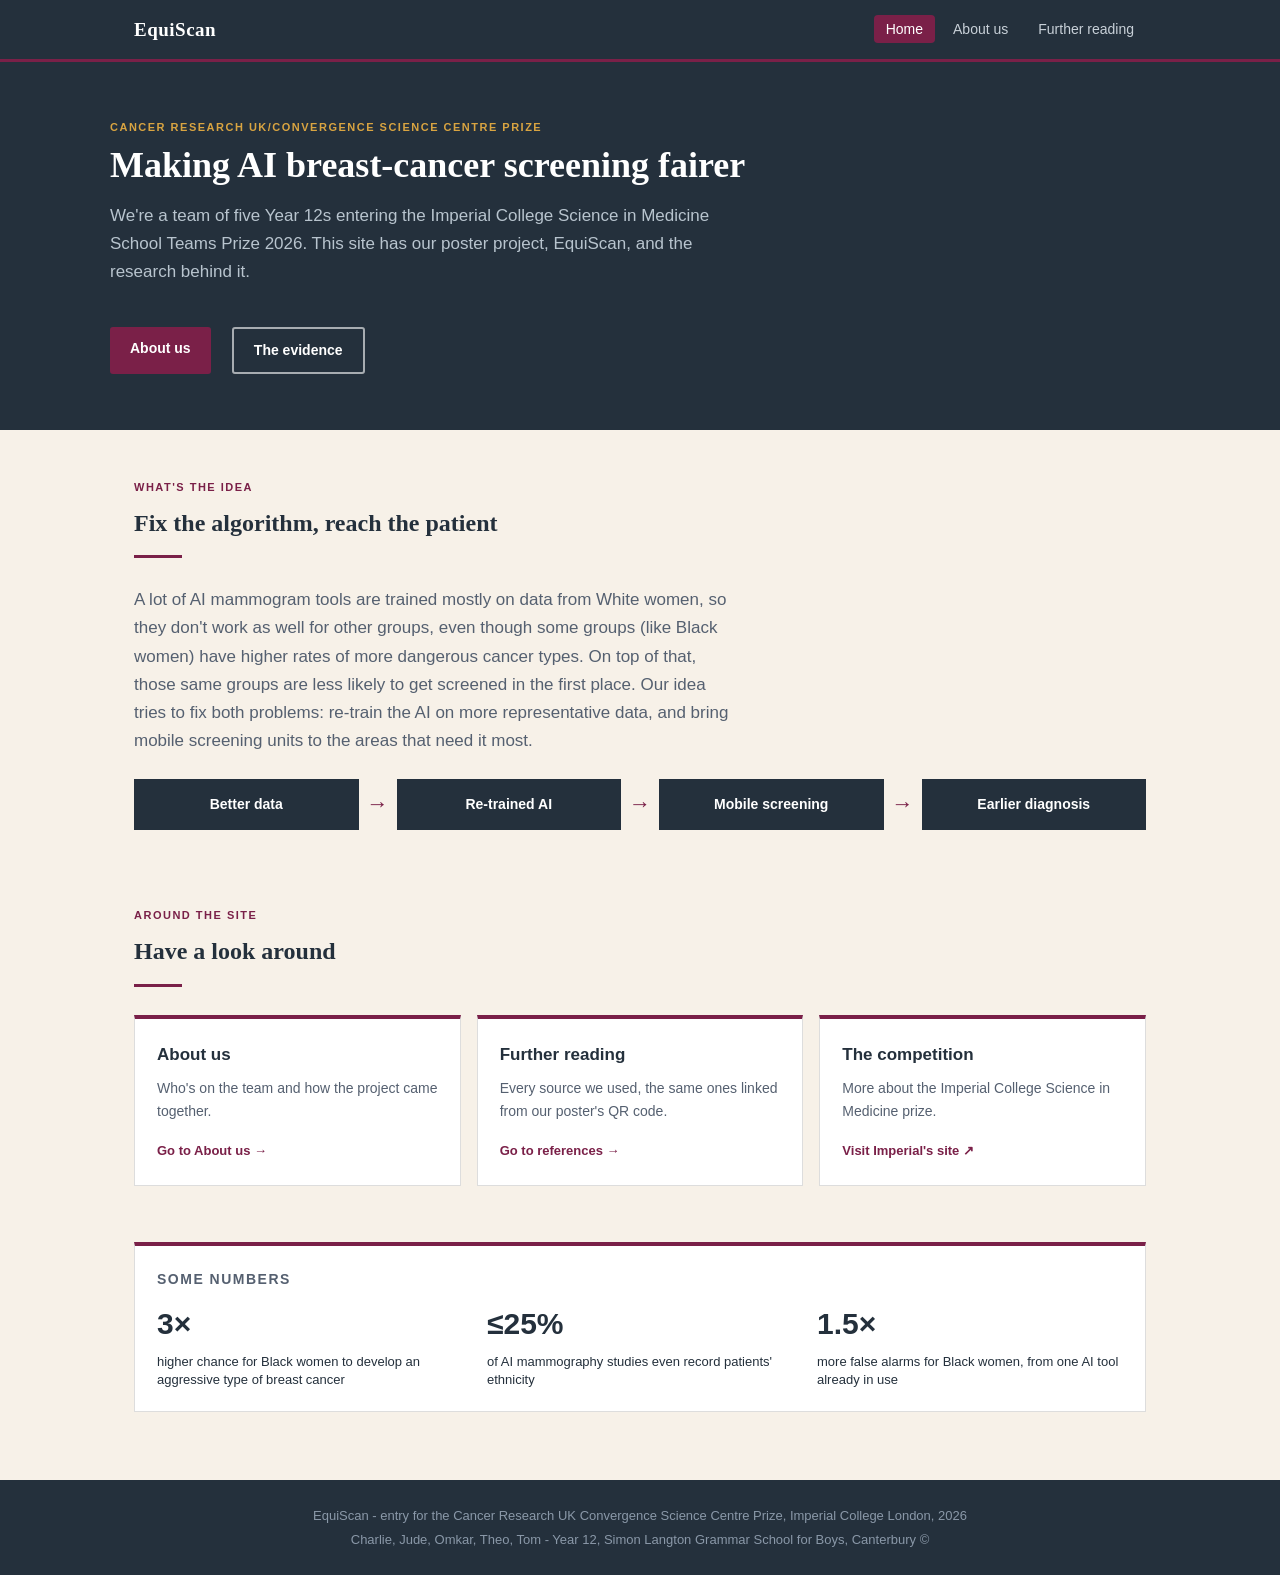
==== commit 689edc8e: "modified:   about.html 	modified:   index.html 	modified:   references.html" ====
--- a/index.html
+++ b/index.html
@@ -109,7 +109,7 @@
 <footer class="site-footer">
   <div class="wrap">
     <p>EquiScan - entry for the Cancer Research UK Convergence Science Centre Prize, Imperial College London, 2026</p>
-    <p>Charlie, Jude, Omkar, Theo, Tom - Year 12, Simon Langton Grammar School for Boys, Canterbury</p>
+    <p>Charlie, Jude, Omkar, Theo, Tom - Year 12, Simon Langton Grammar School for Boys, Canterbury ©</p>
   </div>
 </footer>
 
--- a/style.css
+++ b/style.css
@@ -1,30 +1,30 @@
 * {
   box-sizing: border-box;
+  margin: 0;
+  padding: 0;
 }
 
 body {
-  margin: 0;
-  font-family: Arial, sans-serif;
+  font-family: Georgia, serif;
   background-color: #F7F1E8;
   color: #24303C;
+  line-height: 1.65;
   overflow-x: hidden;
 }
 
-a {
-  color: #7A2048;
-}
-
-/* nav bar */
+a { color: #7A2048; }
+
+/* ===== NAV ===== */
 .site-header {
   background-color: #24303C;
-  color: white;
-  padding: 10px;
+  border-bottom: 3px solid #7A2048;
   position: relative;
 }
 
 .nav-wrap {
-  max-width: 1000px;
+  max-width: 1060px;
   margin: 0 auto;
+  padding: 14px 24px;
   display: flex;
   justify-content: space-between;
   align-items: center;
@@ -34,197 +34,314 @@
   color: white;
   text-decoration: none;
   font-weight: bold;
-  font-size: 20px;
-}
+  font-size: 19px;
+  letter-spacing: 0.5px;
+}
+
+.brand-mark { display: none; }
 
 .nav-links {
   list-style: none;
   display: flex;
-  gap: 15px;
-  margin: 0;
-  padding: 0;
+  gap: 6px;
 }
 
 .nav-links a {
-  color: white;
+  color: #c8d0d8;
   text-decoration: none;
+  font-family: Arial, sans-serif;
+  font-size: 14px;
+  padding: 6px 12px;
+  border-radius: 4px;
 }
 
 .nav-links a:hover {
-  text-decoration: underline;
+  color: white;
+  background: rgba(255,255,255,0.08);
+}
+
+.nav-links a[aria-current="page"] {
+  background: #7A2048;
+  color: white;
 }
 
 .nav-toggle {
   display: none;
   background: none;
-  border: 1px solid white;
-  color: white;
-  padding: 6px 10px;
+  border: 1px solid rgba(255,255,255,0.4);
+  color: white;
+  padding: 6px 12px;
   font-size: 16px;
-}
-
-/* general layout */
+  cursor: pointer;
+  border-radius: 4px;
+}
+
+/* ===== LAYOUT ===== */
 .wrap {
-  max-width: 1000px;
+  max-width: 1060px;
   margin: 0 auto;
-  padding: 0 15px;
-}
-
-.section {
-  padding: 30px 0;
-}
-
-h1, h2, h3 {
-  color: #24303C;
-}
-
-h1 {
-  font-size: 28px;
+  padding: 0 24px;
+}
+
+.section { padding: 48px 0; }
+.section--tight { padding: 28px 0; }
+
+.section-label {
+  font-family: Arial, sans-serif;
+  text-transform: uppercase;
+  font-size: 11px;
+  font-weight: bold;
+  color: #7A2048;
+  letter-spacing: 1.5px;
+  margin-bottom: 8px;
+}
+
+h1 { font-size: 36px; line-height: 1.2; margin-bottom: 14px; }
+h2 { font-size: 24px; margin-bottom: 10px; }
+h3 { font-size: 17px; font-family: Arial, sans-serif; margin-bottom: 6px; }
+
+.lede {
+  color: #556070;
+  font-size: 17px;
+  max-width: 600px;
+  font-family: Arial, sans-serif;
 }
 
 .divider {
   border: none;
-  border-top: 2px solid #7A2048;
-  width: 60px;
-  margin: 10px 0;
-}
-
-/* hero */
+  border-top: 3px solid #7A2048;
+  width: 48px;
+  margin: 12px 0 28px 0;
+}
+
+/* ===== HERO ===== */
 .hero {
   background-color: #24303C;
-  color: white;
-  padding: 30px 0;
-}
-
-.hero h1 {
-  color: white;
-}
-
-.hero .lede {
-  color: #cccccc;
-}
+  padding: 56px 0;
+}
+
+.hero h1 { color: white; }
+.hero .lede { color: #b8c4ce; }
+.hero .section-label { color: #D9A441; }
+.hero-inner { padding: 0; }
 
 .stat-row {
-  display: flex;
-  flex-wrap: wrap;
-  gap: 20px;
+  display: grid;
+  grid-template-columns: repeat(3, 1fr);
+  gap: 24px;
+  margin-top: 36px;
+  padding-top: 28px;
+  border-top: 1px solid rgba(255,255,255,0.15);
+}
+
+.stat-num {
+  font-size: 30px;
+  font-weight: bold;
+  color: #D9A441;
+  font-family: Arial, sans-serif;
+}
+
+.stat-label {
+  font-size: 13px;
+  color: #b8c4ce;
+  font-family: Arial, sans-serif;
+  margin-top: 4px;
+  line-height: 1.4;
+}
+
+/* ===== BUTTONS ===== */
+.btn {
+  display: inline-block;
+  background-color: #7A2048;
+  color: white;
+  text-decoration: none;
+  padding: 10px 20px;
+  font-size: 14px;
+  font-weight: bold;
+  font-family: Arial, sans-serif;
   margin-top: 20px;
-}
-
-.stat-num {
-  font-size: 24px;
-  font-weight: bold;
-  color: #D9A441;
-}
-
-/* cards */
-.grid {
-  display: flex;
-  flex-wrap: wrap;
-  gap: 15px;
-}
-
-.grid--3 > * {
-  flex: 1 1 250px;
-}
-
-.grid--2 > * {
-  flex: 1 1 300px;
-}
+  margin-right: 10px;
+  border-radius: 3px;
+}
+
+.btn:hover { background-color: #5e1837; }
+
+.btn--outline {
+  background: transparent;
+  border: 2px solid rgba(255,255,255,0.6);
+  color: white;
+}
+
+.btn--outline:hover { background: rgba(255,255,255,0.08); }
+
+/* ===== CARDS ===== */
+.grid { display: grid; gap: 16px; }
+.grid--3 { grid-template-columns: repeat(3, 1fr); }
+.grid--2 { grid-template-columns: repeat(2, 1fr); }
 
 .card {
   background: white;
-  border: 1px solid #ccc;
-  padding: 15px;
-}
+  border: 1px solid #ddd;
+  border-top: 4px solid #7A2048;
+  padding: 22px;
+}
+
+.card h3 { margin-bottom: 8px; }
+.card p { color: #556070; font-size: 14px; font-family: Arial, sans-serif; margin: 0; }
 
 .nav-card {
   display: block;
   background: white;
-  border: 1px solid #ccc;
-  padding: 15px;
+  border: 1px solid #ddd;
+  border-top: 4px solid #7A2048;
+  padding: 22px;
   text-decoration: none;
   color: #24303C;
 }
 
-/* flow boxes */
+.nav-card h3 { margin-bottom: 8px; }
+.nav-card p { color: #556070; font-size: 14px; font-family: Arial, sans-serif; margin-bottom: 14px; }
+.nav-card-arrow { color: #7A2048; font-weight: bold; font-size: 13px; font-family: Arial, sans-serif; }
+
+/* ===== FLOW ===== */
 .flow {
   display: flex;
+  align-items: center;
+  gap: 8px;
+  margin-top: 24px;
   flex-wrap: wrap;
-  gap: 10px;
-  margin-top: 15px;
 }
 
 .flow-step {
   background-color: #24303C;
   color: white;
-  padding: 10px;
+  padding: 14px 18px;
+  font-size: 14px;
+  font-weight: bold;
+  font-family: Arial, sans-serif;
   text-align: center;
-  flex: 1 1 140px;
-}
-
-/* team */
+  flex: 1 1 150px;
+}
+
+.flow-arrow {
+  color: #7A2048;
+  font-size: 22px;
+  font-weight: bold;
+}
+
+/* ===== TEAM ===== */
 .team-grid {
-  display: flex;
-  flex-wrap: wrap;
-  gap: 15px;
-  justify-content: center;
+  display: grid;
+  grid-template-columns: repeat(5, 1fr);
+  gap: 16px;
 }
 
 .team-card {
   background: white;
-  border: 1px solid #ccc;
-  padding: 15px;
+  border: 1px solid #ddd;
+  padding: 20px 14px;
   text-align: center;
-  flex: 1 1 160px;
-  max-width: 200px;
 }
 
 .avatar {
-  width: 80px;
-  height: 80px;
+  width: 72px;
+  height: 72px;
   border-radius: 50%;
   background-color: #7A2048;
   color: white;
   font-weight: bold;
-  font-size: 20px;
-  margin: 0 auto 10px auto;
+  font-size: 22px;
+  margin: 0 auto 12px auto;
   display: flex;
   align-items: center;
   justify-content: center;
+  font-family: Arial, sans-serif;
 }
 
 .avatar-photo {
-  width: 80px;
-  height: 80px;
+  width: 72px;
+  height: 72px;
   border-radius: 50%;
-  margin: 0 auto 10px auto;
   object-fit: cover;
+  object-position: center top;
+  margin: 0 auto 12px auto;
+  display: block;
+}
+
+.team-card h3 {
+  font-size: 15px;
+  margin-bottom: 4px;
 }
 
 .team-role {
   color: #7A2048;
   font-weight: bold;
+  font-size: 11px;
+  text-transform: uppercase;
+  letter-spacing: 0.5px;
+  font-family: Arial, sans-serif;
+  margin-bottom: 8px;
+}
+
+.team-bio {
   font-size: 13px;
-}
-
-/* timeline */
+  color: #556070;
+  font-family: Arial, sans-serif;
+  line-height: 1.5;
+}
+
+/* ===== TIMELINE ===== */
+.timeline {
+  border-left: 3px solid #ddd;
+  padding-left: 24px;
+  margin-left: 8px;
+}
+
 .timeline-item {
-  margin-bottom: 15px;
-  border-left: 2px solid #ccc;
-  padding-left: 10px;
-}
+  margin-bottom: 24px;
+  position: relative;
+}
+
+.timeline-item::before {
+  content: "";
+  width: 10px;
+  height: 10px;
+  background: #7A2048;
+  border-radius: 50%;
+  position: absolute;
+  left: -30px;
+  top: 6px;
+}
+
+.timeline-item:last-child { margin-bottom: 0; }
 
 .timeline-date {
   font-weight: bold;
   color: #7A2048;
-}
-
-/* references page */
+  font-size: 12px;
+  font-family: Arial, sans-serif;
+  text-transform: uppercase;
+  letter-spacing: 0.5px;
+  margin-bottom: 4px;
+}
+
+/* ===== REFERENCES ===== */
+.doc-embed { border: 1px solid #ddd; }
+
 .doc-embed iframe {
   width: 100%;
-  height: 500px;
-  border: 1px solid #ccc;
+  height: 620px;
+  border: none;
+  display: block;
+}
+
+.doc-embed-fallback {
+  padding: 14px;
+  font-size: 13px;
+  color: #556070;
+  border-top: 1px solid #ddd;
+  background: #fafafa;
+  font-family: Arial, sans-serif;
 }
 
 .ref-list {
@@ -234,9 +351,13 @@
 
 .ref-list li {
   background: white;
-  border: 1px solid #ccc;
-  padding: 10px;
+  border: 1px solid #ddd;
+  border-left: 4px solid #1E6F5C;
+  padding: 14px 16px;
   margin-bottom: 10px;
+  font-size: 14px;
+  font-family: Arial, sans-serif;
+  line-height: 1.5;
   word-wrap: break-word;
 }
 
@@ -245,33 +366,46 @@
   font-weight: bold;
 }
 
-.btn {
-  background-color: #7A2048;
-  color: white;
-  text-decoration: none;
-  padding: 8px 14px;
-  display: inline-block;
-}
-
 .note {
-  background-color: #fff3da;
+  background-color: #fff8e8;
   border: 1px solid #D9A441;
-  padding: 10px;
-}
-
+  padding: 14px;
+  font-size: 13px;
+  color: #556070;
+  font-family: Arial, sans-serif;
+  margin-top: 16px;
+}
+
+/* ===== FOOTER ===== */
 .site-footer {
   background-color: #24303C;
-  color: white;
-  padding: 15px 0;
+  color: #8a98a8;
+  padding: 24px 0;
+  font-size: 13px;
+  font-family: Arial, sans-serif;
+  margin-top: 40px;
   text-align: center;
-  font-size: 13px;
-}
-
-/* mobile */
+  line-height: 1.8;
+}
+
+.site-footer a { color: white; }
+
+/* ===== SKIP LINK ===== */
+.skip-link {
+  position: absolute;
+  left: -999px;
+  background: #24303C;
+  color: white;
+  padding: 8px;
+}
+.skip-link:focus { left: 10px; top: 10px; }
+
+/* =====================================================
+   MOBILE — under 700px
+   ===================================================== */
 @media (max-width: 700px) {
-  .nav-toggle {
-    display: inline-block;
-  }
+
+  .nav-toggle { display: inline-block; }
 
   .nav-links {
     display: none;
@@ -281,33 +415,47 @@
     left: 0;
     right: 0;
     background-color: #24303C;
-    padding: 10px 15px;
-    gap: 10px;
+    padding: 14px 24px 20px;
+    gap: 8px;
+    z-index: 99;
   }
 
-  .nav-links.open {
-    display: flex;
+  .nav-links.open { display: flex; }
+
+  .nav-links a { font-size: 16px; padding: 8px 0; }
+
+  h1 { font-size: 24px; }
+  h2 { font-size: 20px; }
+
+  .hero { padding: 32px 0; }
+
+  .stat-row { grid-template-columns: 1fr; gap: 16px; }
+
+  .grid--3 { grid-template-columns: 1fr; }
+  .grid--2 { grid-template-columns: 1fr; }
+
+  .flow { flex-direction: column; }
+  .flow-step { width: 100%; }
+  .flow-arrow { transform: rotate(90deg); }
+
+  /* team: 2 per row on phone */
+  .team-grid { grid-template-columns: repeat(2, 1fr); }
+
+  .doc-embed iframe { height: 420px; }
+
+  .btn {
+    display: block;
+    text-align: center;
+    margin-right: 0;
+    margin-bottom: 10px;
   }
-
-  h1 {
-    font-size: 24px;
-  }
-
-  .grid--3 > *,
-  .grid--2 > * {
-    flex: 1 1 100%;
-  }
-
-  .stat-row {
-    flex-direction: column;
-    gap: 10px;
-  }
-
-  .team-card {
-    flex: 1 1 45%;
-  }
-
-  .doc-embed iframe {
-    height: 350px;
-  }
+}
+
+/* =====================================================
+   DESKTOP — over 700px
+   ===================================================== */
+@media (min-width: 701px) {
+  .nav-toggle { display: none; }
+  .nav-links { display: flex !important; }
+  .team-grid { grid-template-columns: repeat(5, 1fr); }
 }
